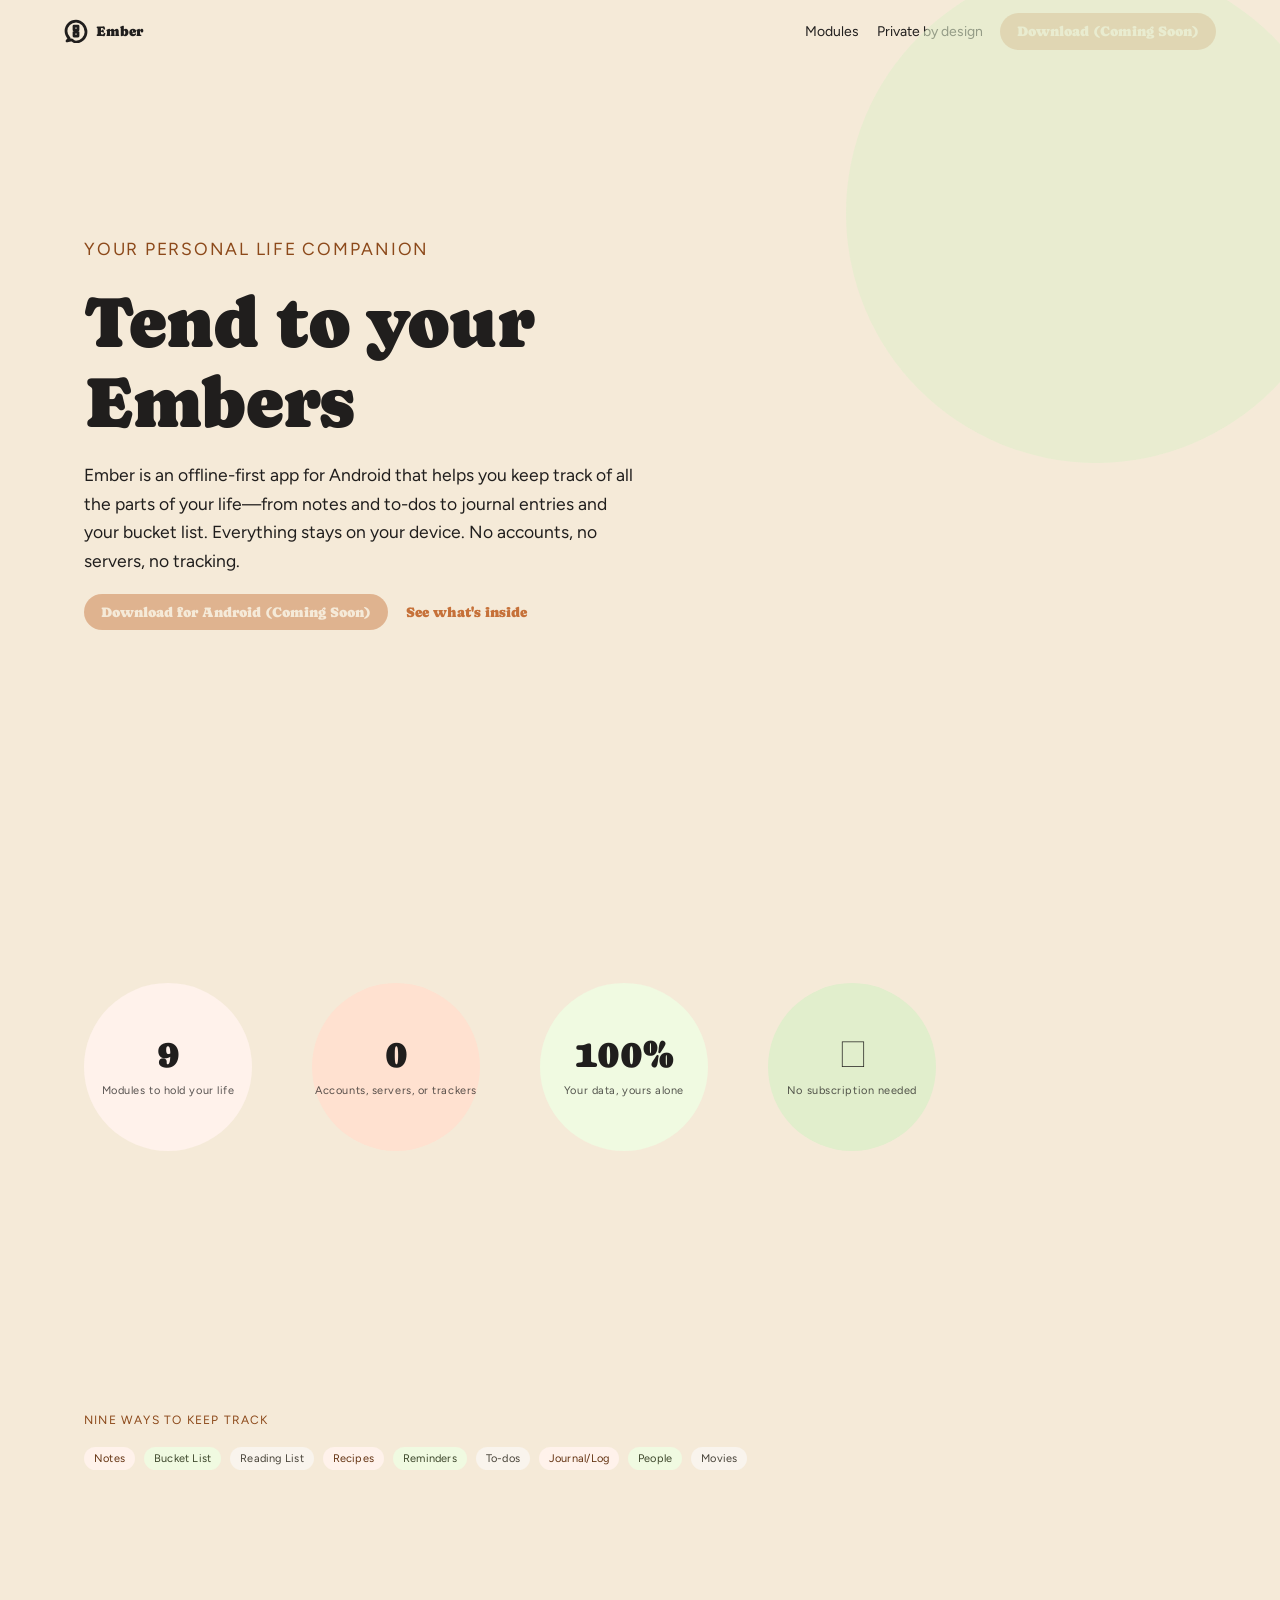
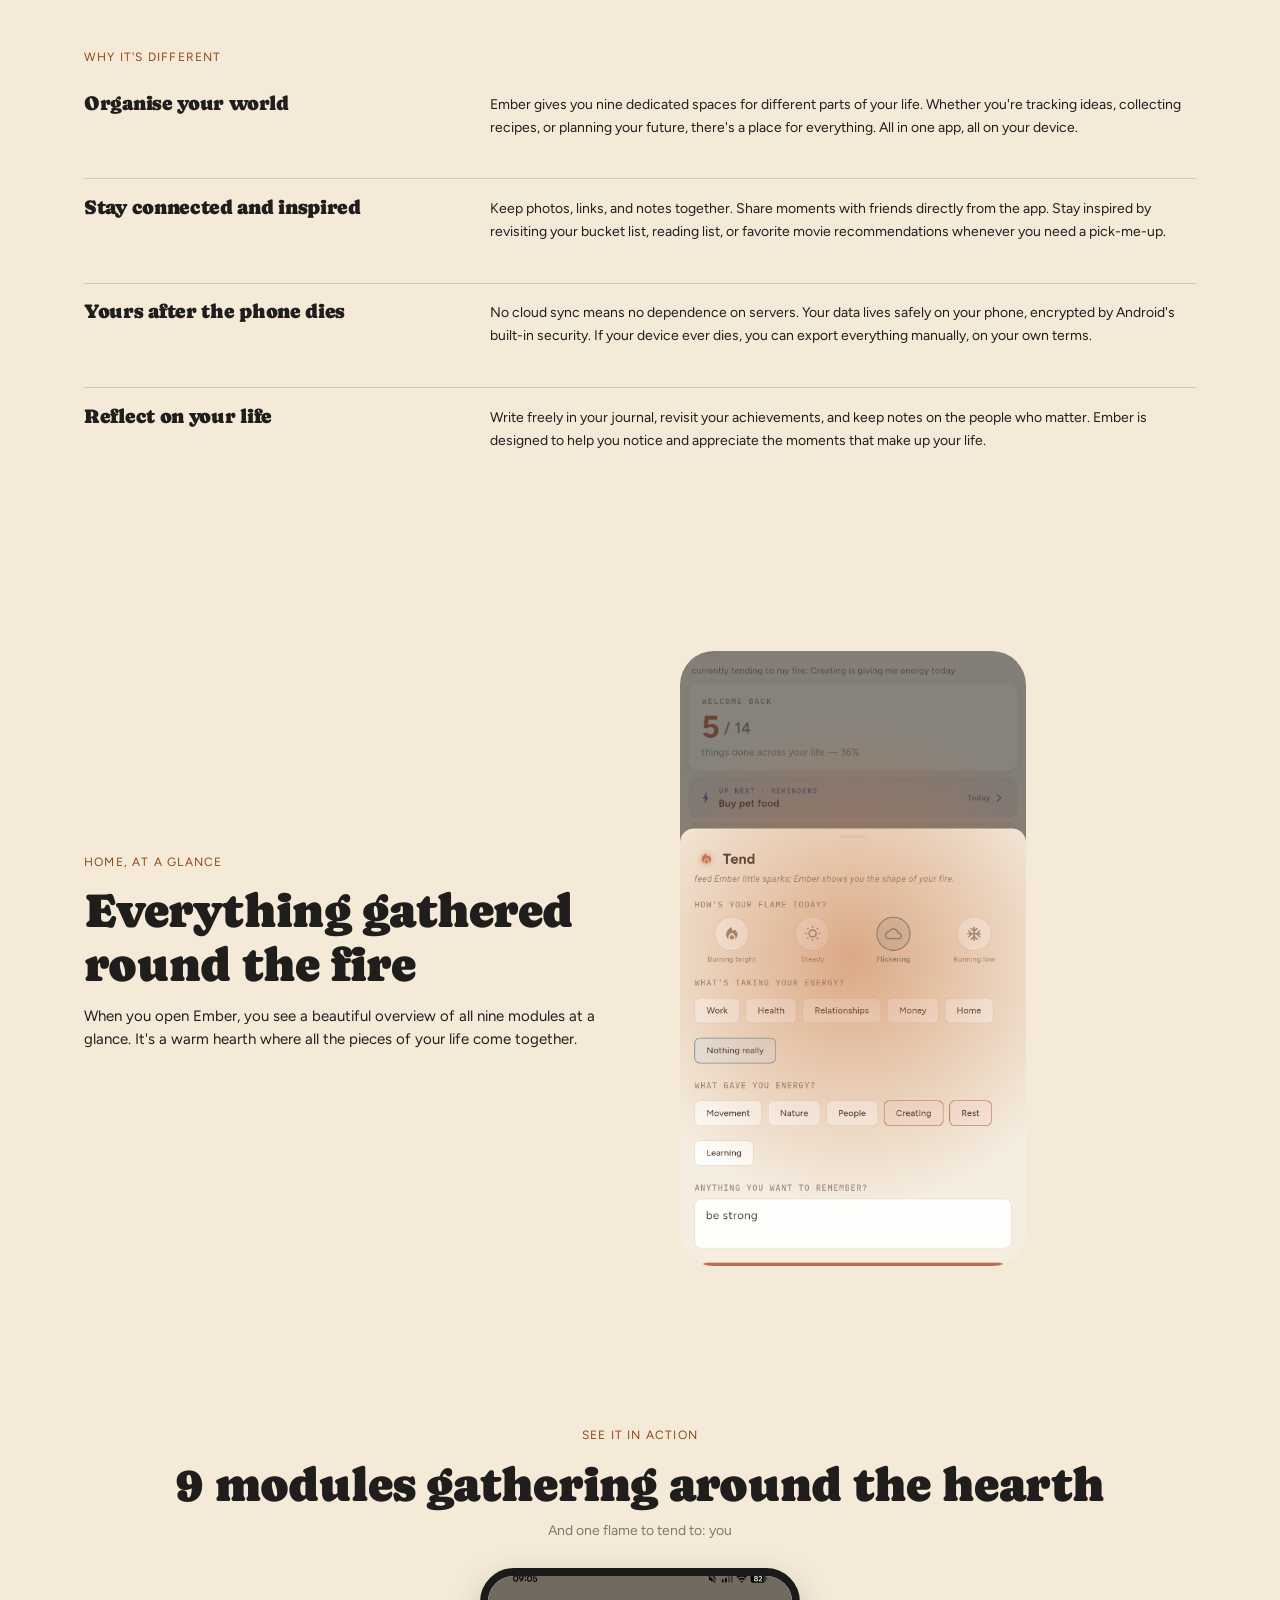
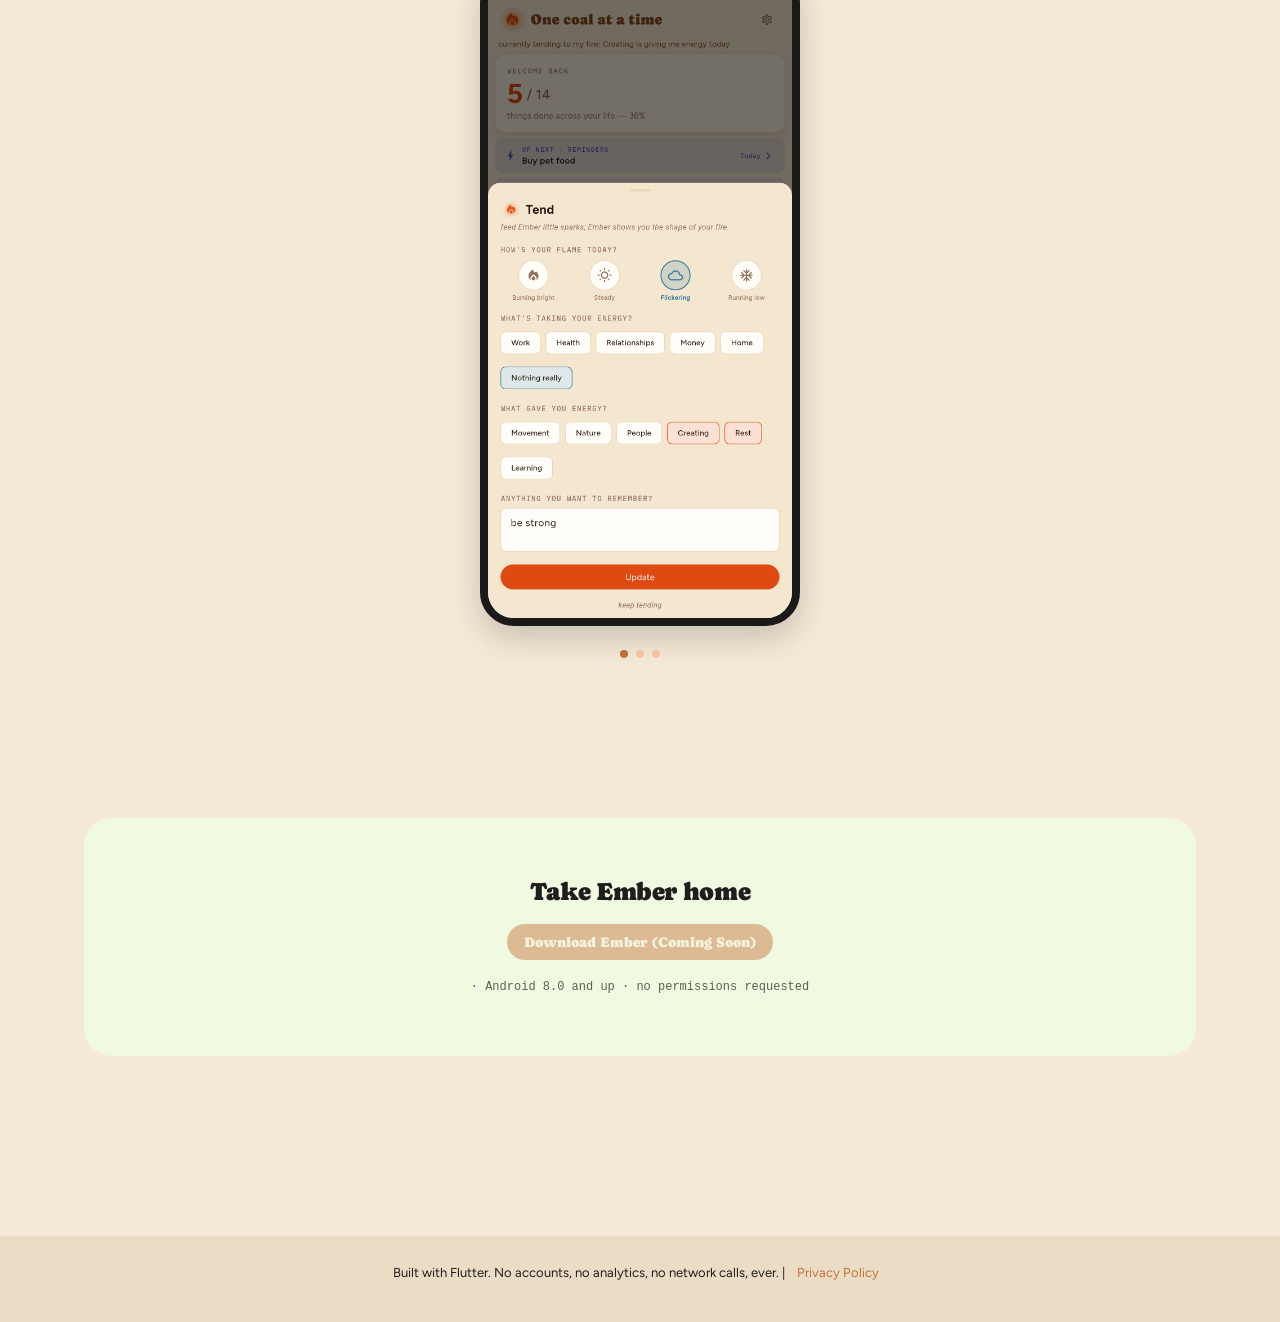
==== index.html @ 99c4d9f6 "Remove external links - disable download buttons and mailto link" ====
<!DOCTYPE html>
<html lang="en">
<head>
  <meta charset="UTF-8">
  <meta name="viewport" content="width=device-width, initial-scale=1.0">
  <meta name="description" content="Ember — your personal life companion. An offline-first Android app with no accounts, no analytics, no tracking.">
  <title>Ember — Your Personal Life Companion</title>
  <link rel="stylesheet" href="css/styles.css">
  <style>
    .hero-container {
      position: relative;
      display: flex;
      flex-direction: column;
      justify-content: center;
      min-height: 60vh;
    }

    .hero-decoration {
      position: absolute;
      width: 500px;
      height: 500px;
      background: var(--color-accent-2-200);
      border-radius: 50%;
      top: -200px;
      right: -150px;
      opacity: 0.6;
      z-index: 0;
    }

    .hero-content {
      position: relative;
      z-index: 1;
      max-width: 56ch;
    }

    .hero-content h1 {
      margin-bottom: var(--space-4);
    }

    .hero-content p {
      font-size: 17.5px;
      line-height: 1.65;
      margin-bottom: var(--space-4);
    }

    .hero-buttons {
      display: flex;
      gap: var(--space-3);
      flex-wrap: wrap;
    }

    .stats-row {
      display: flex;
      justify-content: flex-start;
      gap: clamp(20px, 5vw, 60px);
      flex-wrap: wrap;
      margin: clamp(60px, 12vw, 100px) 0;
    }

    .modules-row {
      display: flex;
      flex-wrap: wrap;
      gap: var(--space-2);
      margin: var(--space-4) 0;
    }

    .features-grid {
      display: grid;
      gap: var(--space-6);
      margin: var(--space-6) 0;
    }

    .feature-row {
      display: grid;
      grid-template-columns: 380px 1fr;
      gap: var(--space-6);
      padding-top: var(--space-4);
      border-top: 1px solid var(--color-divider);
    }

    .feature-row:first-child {
      border-top: none;
      padding-top: 0;
    }

    .feature-title {
      font-size: 20px;
      font-family: var(--font-heading);
      margin-bottom: var(--space-2);
    }

    .feature-body {
      font-size: 14px;
      line-height: 1.65;
    }

    .two-column {
      display: grid;
      grid-template-columns: 1fr 1fr;
      gap: clamp(40px, 8vw, 80px);
      align-items: center;
    }

    .two-column-left {
      display: flex;
      flex-direction: column;
      justify-content: center;
    }

    .two-column-left h2 {
      margin-bottom: var(--space-3);
    }

    .two-column-left > p {
      max-width: 56ch;
    }

    .see-inside-container {
      text-align: center;
    }

    @media (max-width: 768px) {
      .feature-row {
        grid-template-columns: 1fr;
      }

      .two-column {
        grid-template-columns: 1fr;
      }

      .hero-decoration {
        width: 300px;
        height: 300px;
        top: -100px;
        right: -50px;
      }
    }
  </style>
</head>
<body>
  <!-- Navigation -->
  <nav class="nav">
    <a href="/" class="nav-brand">
      <svg width="24" height="24" viewBox="0 0 24 24" fill="none" stroke="currentColor" stroke-width="2.75" stroke-linecap="round" stroke-linejoin="round">
        <path d="M12 2C6.48 2 2 6.48 2 12c0 2.84 1.22 5.39 3.16 7.16L3 22l4.84-1.16C9.61 22.78 10.74 23 12 23c5.52 0 10-4.48 10-10S17.52 2 12 2m-2 15h4v-4h-4v4m0-6h4V7h-4v4z"/>
      </svg>
      Ember
    </a>
    <a href="#modules">Modules</a>
    <a href="privacy.html">Private by design</a>
    <button class="btn btn-primary" disabled>Download (Coming Soon)</button>
  </nav>

  <main>
    <!-- Hero Section -->
    <section class="section-hero">
      <div class="container">
        <div class="hero-container">
          <div class="hero-decoration"></div>
          <div class="hero-content">
            <p class="eyebrow">Your Personal Life Companion</p>
            <h1>Tend to your Embers</h1>
            <p>Ember is an offline-first app for Android that helps you keep track of all the parts of your life—from notes and to-dos to journal entries and your bucket list. Everything stays on your device. No accounts, no servers, no tracking.</p>
            <div class="hero-buttons">
              <button class="btn btn-primary" disabled>Download for Android (Coming Soon)</button>
              <button class="btn btn-ghost" onclick="document.getElementById('modules').scrollIntoView({behavior:'smooth'})">See what's inside</button>
            </div>
          </div>
        </div>
      </div>
    </section>

    <!-- Stats Strip -->
    <section class="section">
      <div class="container">
        <div class="stats-row">
          <div class="stat-coin stat-1">
            <div class="stat-number">9</div>
            <div class="stat-label">Modules to hold your life</div>
          </div>
          <div class="stat-coin stat-2">
            <div class="stat-number">0</div>
            <div class="stat-label">Accounts, servers, or trackers</div>
          </div>
          <div class="stat-coin stat-3">
            <div class="stat-number">100%</div>
            <div class="stat-label">Your data, yours alone</div>
          </div>
          <div class="stat-coin stat-4">
            <div class="stat-number">∞</div>
            <div class="stat-label">No subscription needed</div>
          </div>
        </div>
      </div>
    </section>

    <!-- Modules Section -->
    <section class="section" id="modules">
      <div class="container">
        <p class="eyebrow">Nine ways to keep track</p>
        <div class="modules-row">
          <span class="tag tag-accent">Notes</span>
          <span class="tag tag-accent-2">Bucket List</span>
          <span class="tag tag-neutral">Reading List</span>
          <span class="tag tag-accent">Recipes</span>
          <span class="tag tag-accent-2">Reminders</span>
          <span class="tag tag-neutral">To-dos</span>
          <span class="tag tag-accent">Journal/Log</span>
          <span class="tag tag-accent-2">People</span>
          <span class="tag tag-neutral">Movies</span>
        </div>
      </div>
    </section>

    <!-- Why It's Different -->
    <section class="section">
      <div class="container">
        <p class="eyebrow">Why it's different</p>
        <div class="features-grid">
          <div class="feature-row">
            <div>
              <h3 class="feature-title">Organise your world</h3>
            </div>
            <p class="feature-body">Ember gives you nine dedicated spaces for different parts of your life. Whether you're tracking ideas, collecting recipes, or planning your future, there's a place for everything. All in one app, all on your device.</p>
          </div>
          <div class="feature-row">
            <div>
              <h3 class="feature-title">Stay connected and inspired</h3>
            </div>
            <p class="feature-body">Keep photos, links, and notes together. Share moments with friends directly from the app. Stay inspired by revisiting your bucket list, reading list, or favorite movie recommendations whenever you need a pick-me-up.</p>
          </div>
          <div class="feature-row">
            <div>
              <h3 class="feature-title">Yours after the phone dies</h3>
            </div>
            <p class="feature-body">No cloud sync means no dependence on servers. Your data lives safely on your phone, encrypted by Android's built-in security. If your device ever dies, you can export everything manually, on your own terms.</p>
          </div>
          <div class="feature-row">
            <div>
              <h3 class="feature-title">Reflect on your life</h3>
            </div>
            <p class="feature-body">Write freely in your journal, revisit your achievements, and keep notes on the people who matter. Ember is designed to help you notice and appreciate the moments that make up your life.</p>
          </div>
        </div>
      </div>
    </section>

    <!-- Home at a Glance -->
    <section class="section">
      <div class="container">
        <div class="two-column">
          <div class="two-column-left">
            <p class="eyebrow">Home, at a glance</p>
            <h2>Everything gathered round the fire</h2>
            <p>When you open Ember, you see a beautiful overview of all nine modules at a glance. It's a warm hearth where all the pieces of your life come together.</p>
          </div>
          <div>
            <div class="image-frame">
              <img src="assets/images/Screenshot_20260718-090525.png" alt="Ember home screen showing all modules" class="washed">
              <div class="pulse-overlay"></div>
            </div>
          </div>
        </div>
      </div>
    </section>

    <!-- See It in Action -->
    <section class="section see-inside-container">
      <div class="container">
        <p class="eyebrow">See it in action</p>
        <h2>9 modules gathering around the hearth</h2>
        <p class="text-muted" style="margin-bottom: var(--space-6); font-size: 14px;">And one flame to tend to: you</p>

        <div class="carousel-container">
          <div class="phone-frame">
            <div class="carousel-slide active">
              <img src="assets/images/Screenshot_20260718-090525.png" alt="Home screen">
            </div>
            <div class="carousel-slide">
              <img src="assets/images/Screenshot_20260718-091100.png" alt="People module">
            </div>
            <div class="carousel-slide">
              <img src="assets/images/Screenshot_20260718-091127-cf4278f6.png" alt="Another module view">
            </div>
          </div>
        </div>

        <div class="carousel-dots">
          <div class="dot active" onclick="showSlide(0)"></div>
          <div class="dot" onclick="showSlide(1)"></div>
          <div class="dot" onclick="showSlide(2)"></div>
        </div>
      </div>
    </section>

    <!-- Download CTA Band -->
    <section class="section" id="download">
      <div class="container">
        <div class="download-band">
          <h3>Take Ember home</h3>
          <button class="btn btn-primary" disabled>Download Ember (Coming Soon)</button>
          <div class="disclaimer">· Android 8.0 and up · no permissions requested</div>
        </div>
      </div>
    </section>
  </main>

  <!-- Footer -->
  <footer>
    <p>Built with Flutter. No accounts, no analytics, no network calls, ever. | <a href="privacy.html">Privacy Policy</a></p>
  </footer>

  <script>
    let currentSlide = 0;
    const slides = document.querySelectorAll('.carousel-slide');
    const dots = document.querySelectorAll('.dot');

    function showSlide(index) {
      currentSlide = index;
      slides.forEach((slide, i) => {
        slide.classList.remove('active');
        dots[i].classList.remove('active');
      });
      slides[currentSlide].classList.add('active');
      dots[currentSlide].classList.add('active');
    }

    // Auto-advance carousel every 4 seconds
    setInterval(() => {
      currentSlide = (currentSlide + 1) % slides.length;
      showSlide(currentSlide);
    }, 4000);
  </script>
</body>
</html>
---- css/styles.css ----
/* Organic — design-system tokens and component classes */
@import url('https://fonts.googleapis.com/css2?family=Caprasimo:wght@400&family=Figtree:wght@400;600;700&display=swap');

:root {
  --color-bg: #f5ead8;
  --color-surface: #ebddc5;
  --color-text: #201e1d;
  --color-accent: #c67139;
  --color-accent-2: #7a8a5e;
  --color-divider: color-mix(in srgb, #201e1d 16%, transparent);

  --color-neutral-100: #f9f4ed;
  --color-neutral-200: #eee7db;
  --color-neutral-300: #dcd3c4;
  --color-neutral-400: #c0b6a5;
  --color-neutral-500: #a19786;
  --color-neutral-600: #82796a;
  --color-neutral-700: #645c50;
  --color-neutral-800: #474238;
  --color-neutral-900: #2e2b25;

  --color-accent-100: #fff2eb;
  --color-accent-200: #ffe1d0;
  --color-accent-300: #ffc6a5;
  --color-accent-400: #f6a06b;
  --color-accent-500: #d67f48;
  --color-accent-600: #b2622d;
  --color-accent-700: #8c491a;
  --color-accent-800: #643312;
  --color-accent-900: #402310;

  --color-accent-2-100: #f0fae1;
  --color-accent-2-200: #e1eecc;
  --color-accent-2-300: #ccdbb2;
  --color-accent-2-400: #aebf92;
  --color-accent-2-500: #8fa073;
  --color-accent-2-600: #728157;
  --color-accent-2-700: #56633f;
  --color-accent-2-800: #3d472b;
  --color-accent-2-900: #272e1b;

  --font-heading: "Caprasimo", system-ui, sans-serif;
  --font-heading-weight: 400;
  --font-body: "Figtree", system-ui, sans-serif;

  --space-1: 4.4px;
  --space-2: 8.8px;
  --space-3: 13.2px;
  --space-4: 17.6px;
  --space-6: 26.4px;
  --space-8: 35.2px;

  --radius-sm: 8px;
  --radius-md: 16px;
  --radius-lg: 28px;

  --shadow-sm: 0 1px 2px color-mix(in srgb, #2e2b25 14%, transparent);
  --shadow-md: 0 3px 10px color-mix(in srgb, #2e2b25 16%, transparent);
  --shadow-lg: 0 12px 32px color-mix(in srgb, #2e2b25 22%, transparent);
}

body {
  background: var(--color-bg);
  color: var(--color-text);
  font-family: var(--font-body);
}
h1, h2, h3, h4 { font-family: var(--font-heading); font-weight: var(--font-heading-weight); }

.washed { filter: saturate(0.6) contrast(0.85) brightness(1.1) opacity(0.94); }

*, *::before, *::after { box-sizing: border-box; }
body { margin: 0; font-size: 15px; line-height: 1.55; font-weight: 400; }
h1, h2, h3, h4, h5, h6 {
  font-family: var(--font-heading); font-weight: var(--font-heading-weight);
  line-height: 1.12; letter-spacing: -0.015em; margin: 0 0 var(--space-2);
}
h1 { font-size: clamp(40px, 6vw, 72px); }
h2 { font-size: clamp(28px, 5vw, 48px); }
h3 { font-size: 25px; }
h4 { font-size: 20px; }
h5 { font-size: 16px; }
h6 { font-size: 13px; letter-spacing: 0.08em; text-transform: uppercase; }
p { margin: 0 0 var(--space-3); }
a { color: var(--color-accent); text-underline-offset: 3px; text-decoration: none; }
a:hover { text-decoration: underline; }
img { display: block; max-width: 100%; }
figure { margin: 0; }
figcaption {
  font-size: 11px; margin-top: var(--space-1);
  color: color-mix(in srgb, var(--color-text) 55%, transparent);
}
.text-muted { color: color-mix(in srgb, var(--color-text) 55%, transparent); }
:focus { outline: none; }
:focus-visible { outline: 2px solid var(--color-accent); outline-offset: 2px; }
::selection { background: color-mix(in srgb, var(--color-accent) 30%, transparent); }

/* — rules — */
.hr {
  height: 1px; border: 0; margin: var(--space-4) 0;
  background: var(--color-divider);
}

/* — buttons — */
.btn {
  display: inline-flex; align-items: center; justify-content: center; gap: 6px;
  cursor: pointer; text-decoration: none;
  font-family: var(--font-heading); font-weight: var(--font-heading-weight);
  font-size: 14px; line-height: 1.2; color: var(--color-text);
  background: transparent; border: 1px solid transparent;
  padding: var(--space-2) calc(var(--space-3) * 1.2);
  border-radius: 999px;
}
.btn svg { display: block; }
.btn:disabled { opacity: 0.45; cursor: not-allowed; }
.btn-primary { background: var(--color-accent); color: var(--color-bg); }
.btn-primary:hover { background: var(--color-accent-600); }
.btn-primary:active { background: var(--color-accent-700); }
.btn-secondary { border-color: var(--color-divider); }
.btn-secondary:hover { background: color-mix(in srgb, var(--color-text) 7%, transparent); }
.btn-secondary:active { background: color-mix(in srgb, var(--color-text) 14%, transparent); }
.btn-ghost { color: var(--color-accent); padding-inline: var(--space-1); }
.btn-ghost:hover { background: color-mix(in srgb, var(--color-accent) 10%, transparent); }
.btn-ghost:active { background: color-mix(in srgb, var(--color-accent) 18%, transparent); }
.btn-icon { width: 36px; height: 36px; padding: 0; }
.btn-block { width: 100%; margin-top: var(--space-2); }

/* — tags — */
.tag {
  display: inline-flex; align-items: center; font-size: 11px;
  letter-spacing: 0.02em; padding: 3px 10px;
  border-radius: 999px;
}
.tag-accent { background: var(--color-accent-100); color: var(--color-accent-800); }
.tag-accent-2 { background: var(--color-accent-2-100); color: var(--color-accent-2-800); }
.tag-neutral { background: var(--color-neutral-100); color: var(--color-neutral-800); }

/* — navigation — */
.nav {
  display: flex; align-items: center; gap: var(--space-4);
  padding: var(--space-3) clamp(20px, 5vw, 64px);
  border-bottom: none;
}
.nav-brand {
  font-family: var(--font-heading); font-weight: var(--font-heading-weight);
  font-size: 18px; margin-right: auto; display: flex; align-items: center; gap: 8px;
  color: var(--color-text); text-decoration: none;
}
.nav-brand:hover { color: var(--color-accent); }
.nav a { color: inherit; text-decoration: none; font-size: 14px; }
.nav a:hover, .nav a[aria-current='page'] { color: var(--color-accent); }

/* — container — */
.container {
  max-width: 1240px;
  margin: 0 auto;
  padding: 0 clamp(20px, 5vw, 64px);
}

/* — sections — */
.section {
  padding: clamp(40px, 8vw, 80px) 0;
}

.section-hero {
  position: relative;
  padding: clamp(60px, 12vw, 100px) 0;
}

.eyebrow {
  font-size: 12px;
  letter-spacing: 0.1em;
  text-transform: uppercase;
  color: var(--color-accent-700);
  margin-bottom: var(--space-3);
}

/* — cards — */
.card {
  display: flex; flex-direction: column; gap: var(--space-2);
  padding: var(--space-3); border-radius: var(--radius-lg);
  background: var(--color-surface);
}

/* — stats coins — */
.stat-coin {
  width: 168px;
  height: 168px;
  border-radius: 50%;
  display: flex;
  flex-direction: column;
  align-items: center;
  justify-content: center;
  text-align: center;
  gap: var(--space-2);
}

.stat-coin.stat-1 { background: var(--color-accent-100); }
.stat-coin.stat-2 { background: var(--color-accent-200); }
.stat-coin.stat-3 { background: var(--color-accent-2-100); }
.stat-coin.stat-4 { background: var(--color-accent-2-200); }

.stat-number {
  font-family: var(--font-heading);
  font-size: clamp(28px, 3vw, 40px);
  line-height: 1;
}

.stat-label {
  font-size: 11px;
  letter-spacing: 0.05em;
  color: var(--color-text);
  opacity: 0.75;
}

/* — carousel — */
.carousel-container {
  position: relative;
  width: 320px;
  aspect-ratio: 9 / 18.5;
  margin: 0 auto;
}

.phone-frame {
  width: 100%;
  height: 100%;
  border-radius: 34px;
  border: 8px solid #1a1a1a;
  overflow: hidden;
  box-shadow: var(--shadow-lg);
  position: relative;
}

.carousel-slide {
  position: absolute;
  inset: 0;
  opacity: 0;
  transition: opacity 0.5s ease-in-out;
}

.carousel-slide.active {
  opacity: 1;
}

.carousel-slide img {
  width: 100%;
  height: 100%;
  object-fit: cover;
}

.carousel-dots {
  display: flex;
  justify-content: center;
  gap: 8px;
  margin-top: 24px;
}

.dot {
  width: 8px;
  height: 8px;
  border-radius: 50%;
  background: var(--color-accent-300);
  cursor: pointer;
  transition: background 0.3s;
}

.dot.active {
  background: var(--color-accent);
}

/* — home at a glance — */
.image-frame {
  position: relative;
  border-radius: 34px;
  overflow: hidden;
  aspect-ratio: 9 / 16;
  width: 67%;
}

.image-frame img {
  width: 100%;
  height: 100%;
  object-fit: cover;
  object-position: left center;
}

.pulse-overlay {
  position: absolute;
  inset: 0;
  background: radial-gradient(circle at center, rgba(198, 113, 57, 0.55) 0%, rgba(198, 113, 57, 0) 70%);
  animation: emberGrow 3.5s ease-out infinite;
}

@keyframes emberGrow {
  0% {
    transform: scale(0.6);
    opacity: 0.55;
  }
  100% {
    transform: scale(1.6);
    opacity: 0;
  }
}

@media (prefers-reduced-motion: reduce) {
  .pulse-overlay, .carousel-slide { animation: none; transition: none; }
}

/* — quote — */
.quote-section {
  text-align: center;
  padding: var(--space-4) 0;
}

.quote {
  font-size: clamp(18px, 4vw, 28px);
  line-height: 1.6;
  margin: 0 0 var(--space-3);
  max-width: 56ch;
  margin-left: auto;
  margin-right: auto;
}

/* — download band — */
.download-band {
  background: var(--color-accent-2-100);
  border-radius: var(--radius-lg);
  padding: clamp(40px, 8vw, 60px);
  text-align: center;
}

.download-band h3 {
  margin-bottom: var(--space-4);
}

.download-band .btn-block {
  margin-top: var(--space-3);
}

.disclaimer {
  font-family: monospace;
  font-size: 12px;
  margin-top: var(--space-4);
  color: var(--color-text);
  opacity: 0.7;
}

/* — footer — */
footer {
  background: var(--color-surface);
  padding: var(--space-6) clamp(20px, 5vw, 64px);
  text-align: center;
  font-size: 13px;
  margin-top: clamp(60px, 12vw, 100px);
}

footer a {
  color: var(--color-accent);
  margin: 0 var(--space-2);
}

/* — responsive — */
@media (max-width: 768px) {
  .nav {
    flex-wrap: wrap;
    gap: var(--space-2);
  }

  .nav a {
    font-size: 13px;
  }

  .stats-row {
    flex-wrap: wrap;
    justify-content: center;
  }

  .two-column {
    flex-direction: column;
  }

  .image-frame {
    width: 100%;
    aspect-ratio: 3 / 4;
  }

  .quote {
    font-size: 18px;
  }
}

/* — utility — */
.text-center { text-align: center; }
.mt-4 { margin-top: var(--space-4); }
.mb-4 { margin-bottom: var(--space-4); }
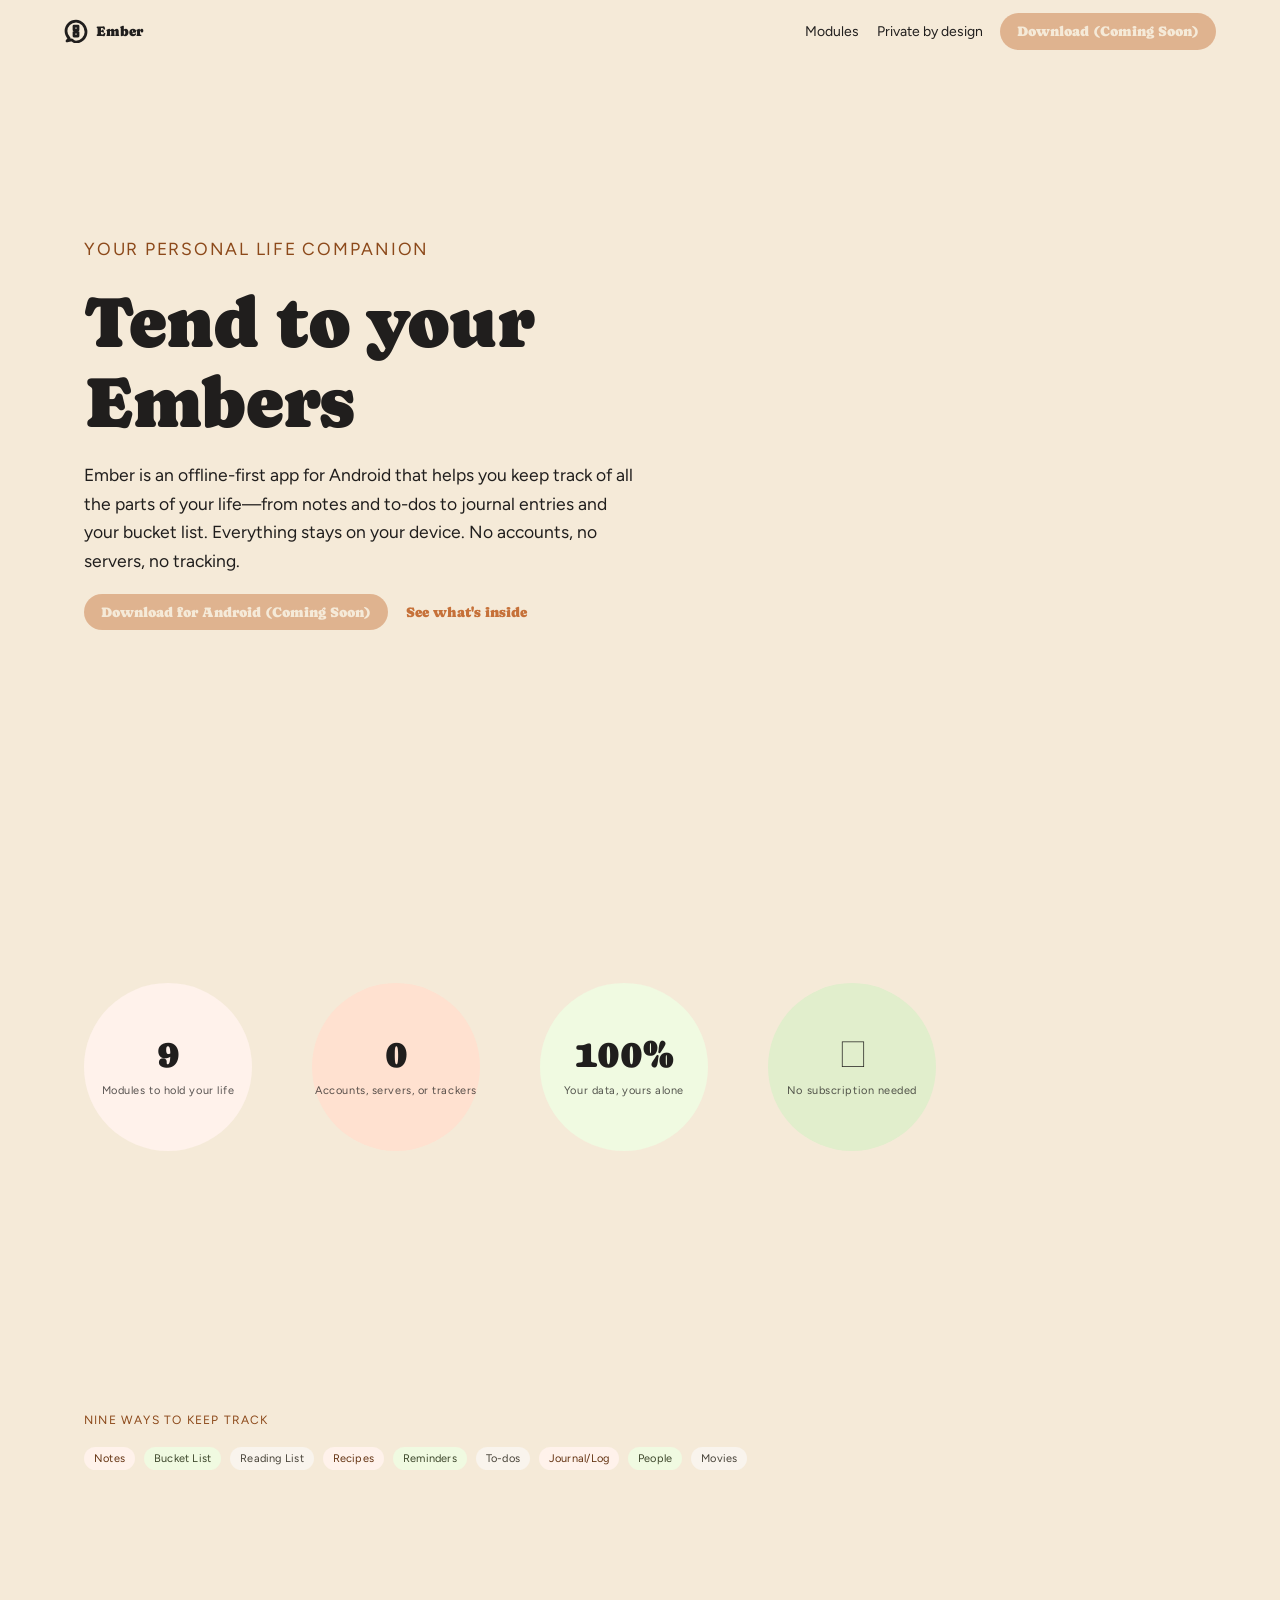
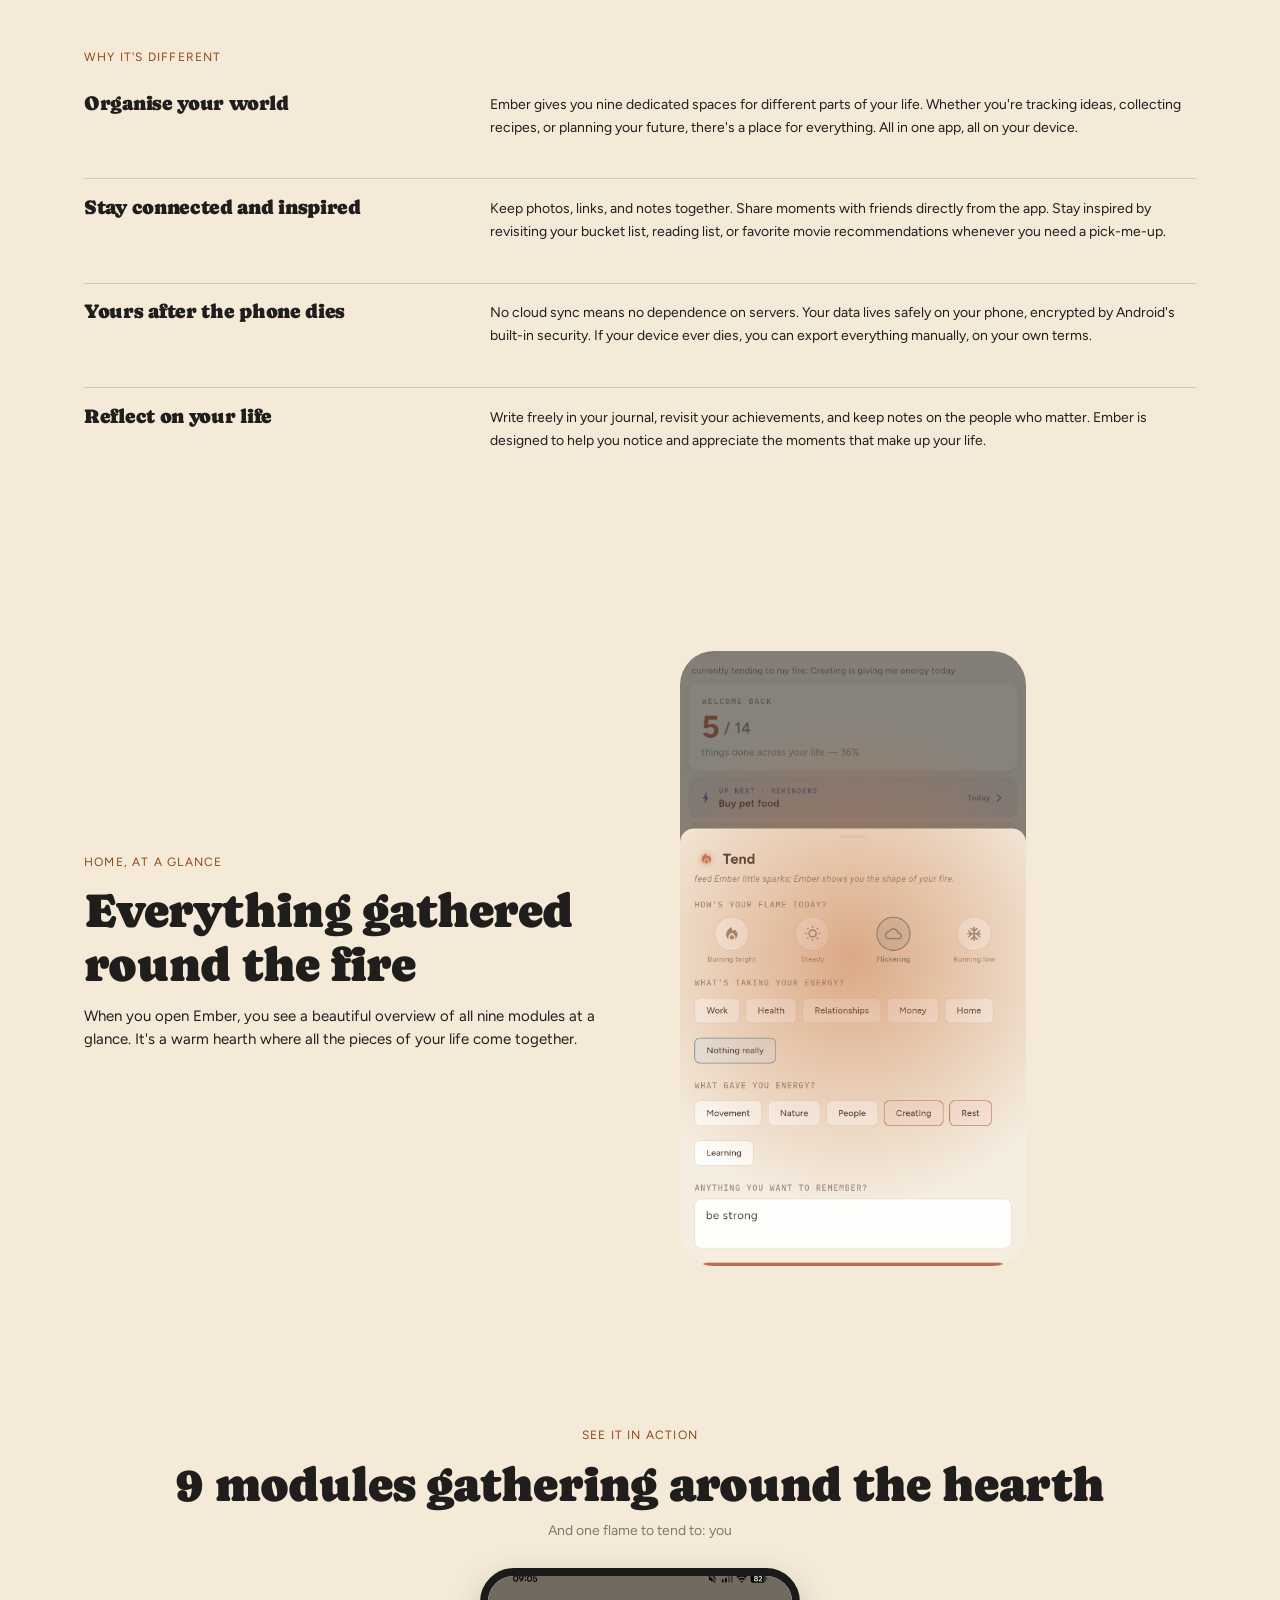
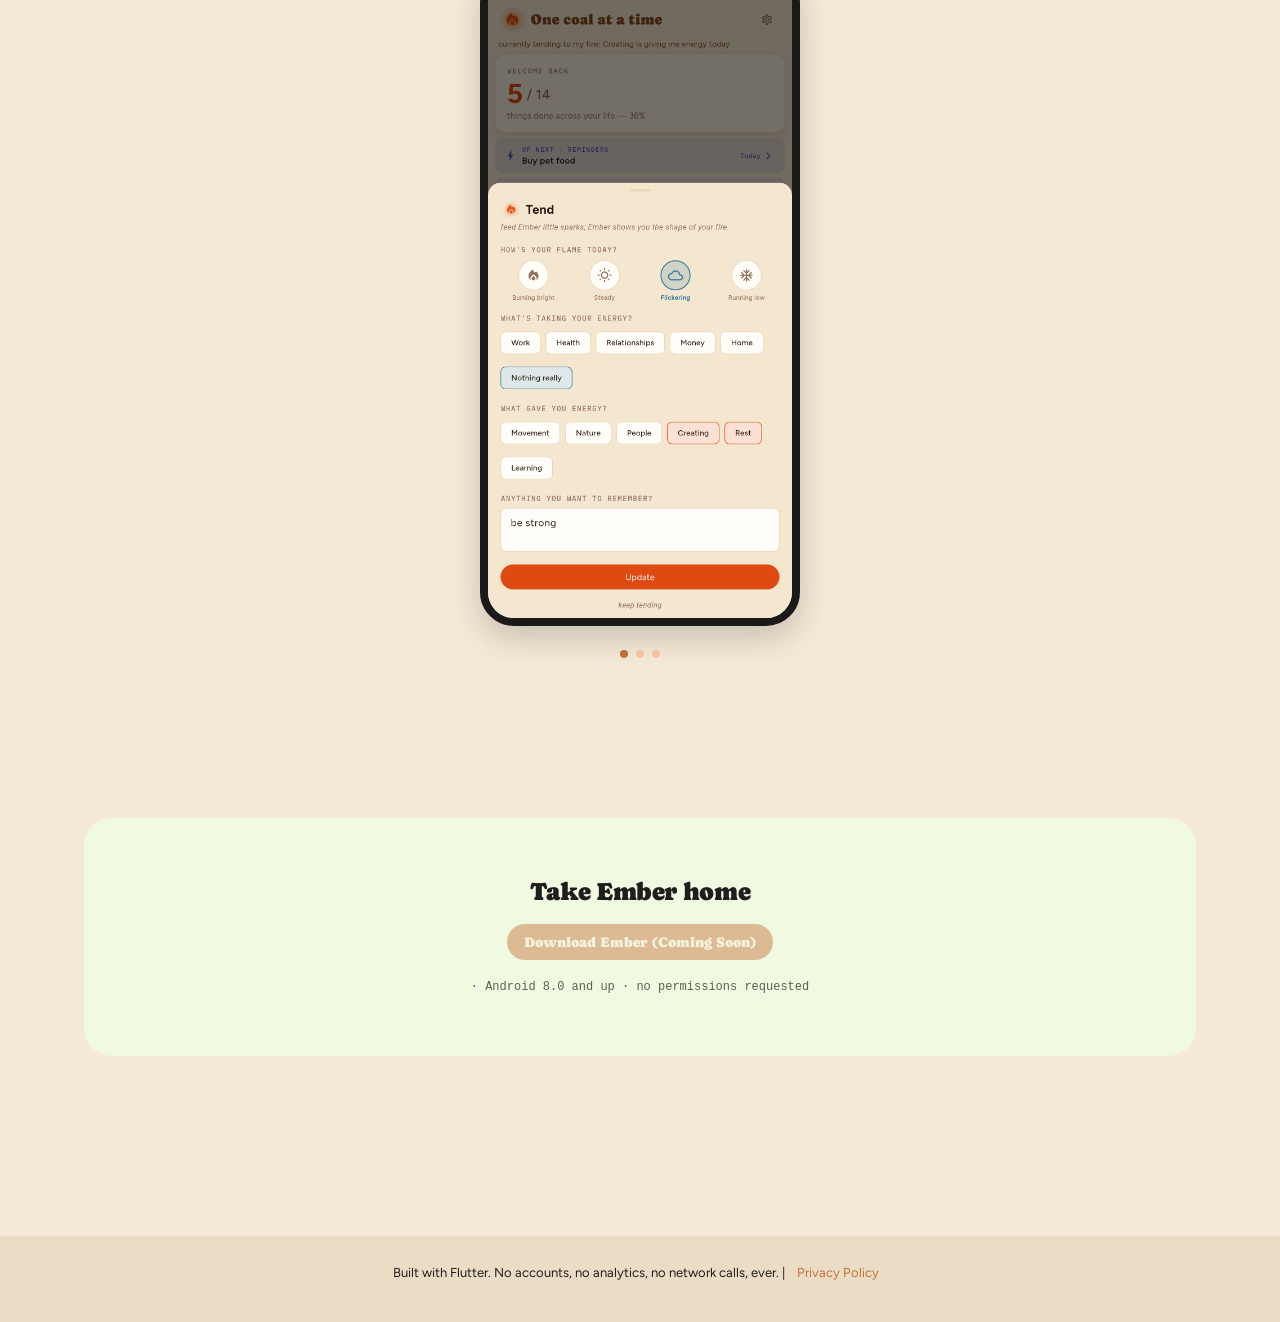
==== commit df1c8494: "Remove decorative green circle from hero section" ====
--- a/index.html
+++ b/index.html
@@ -16,15 +16,7 @@
     }
 
     .hero-decoration {
-      position: absolute;
-      width: 500px;
-      height: 500px;
-      background: var(--color-accent-2-200);
-      border-radius: 50%;
-      top: -200px;
-      right: -150px;
-      opacity: 0.6;
-      z-index: 0;
+      display: none;
     }
 
     .hero-content {
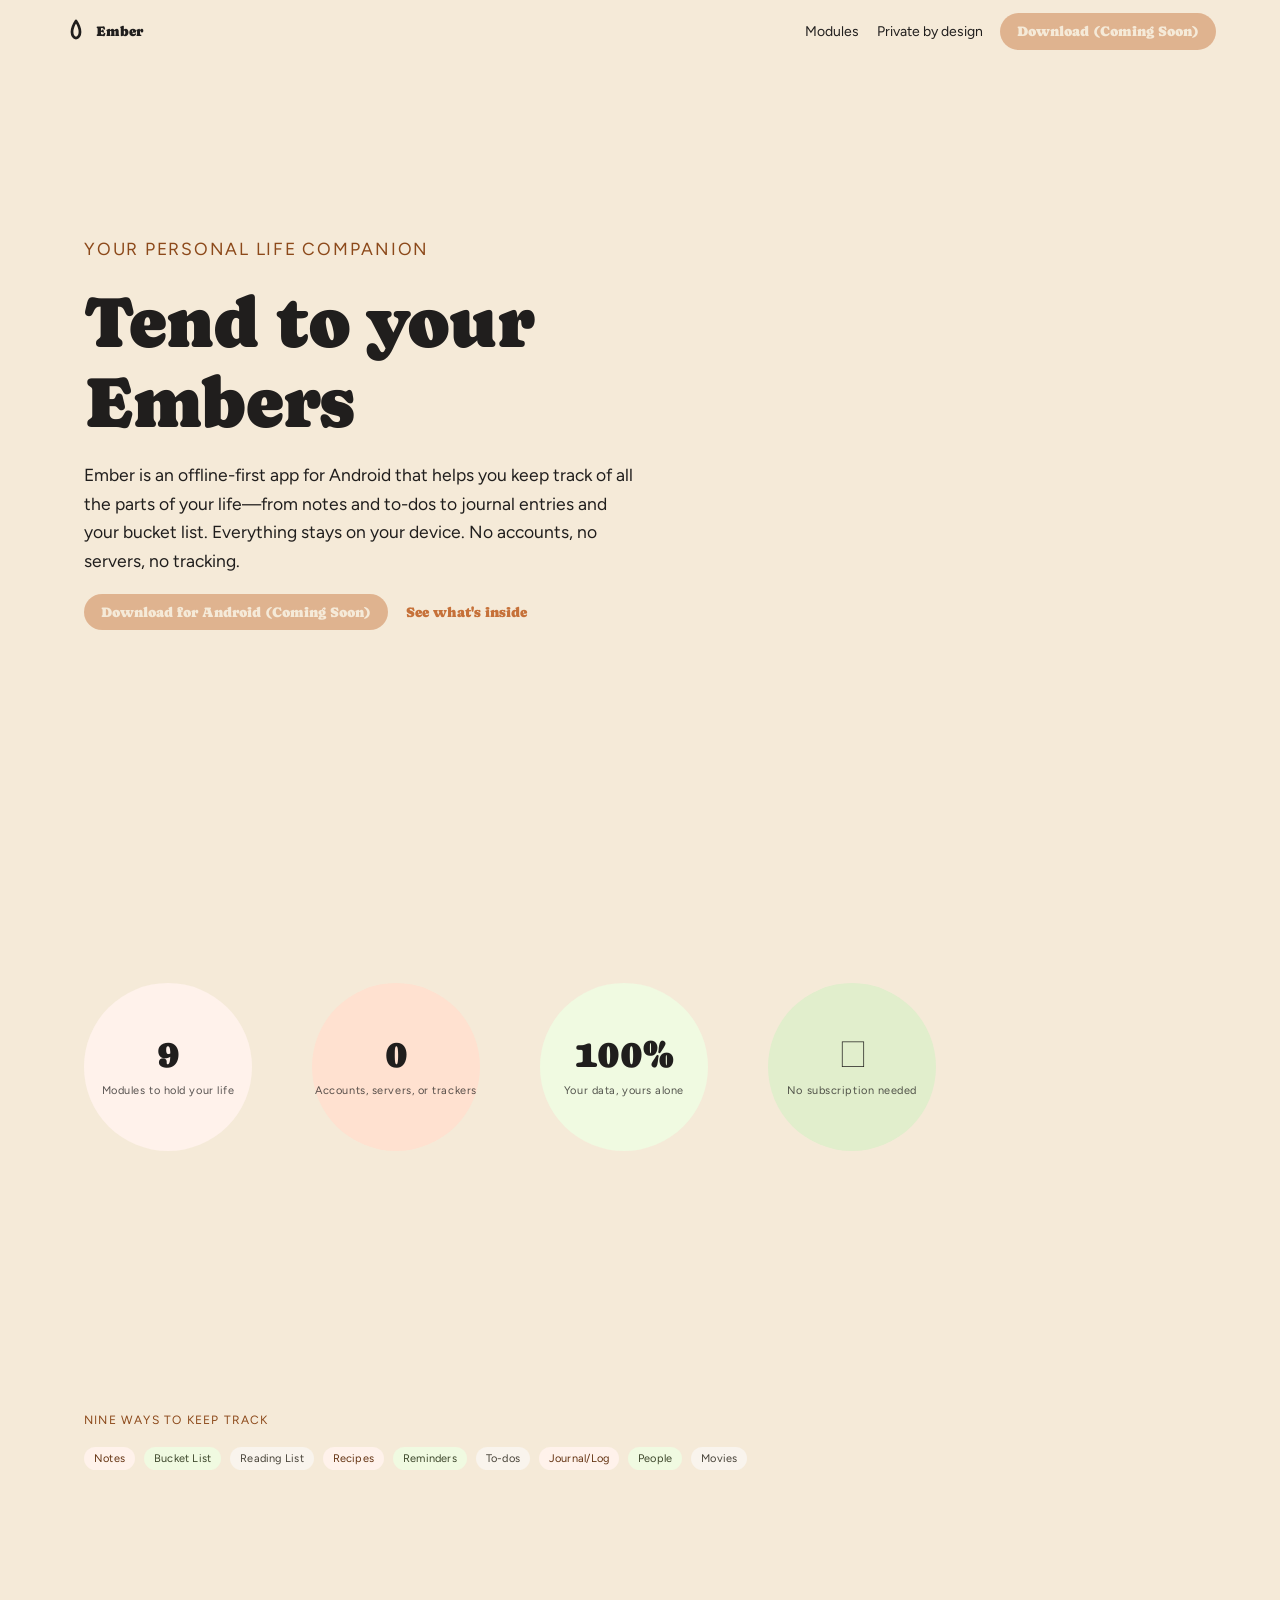
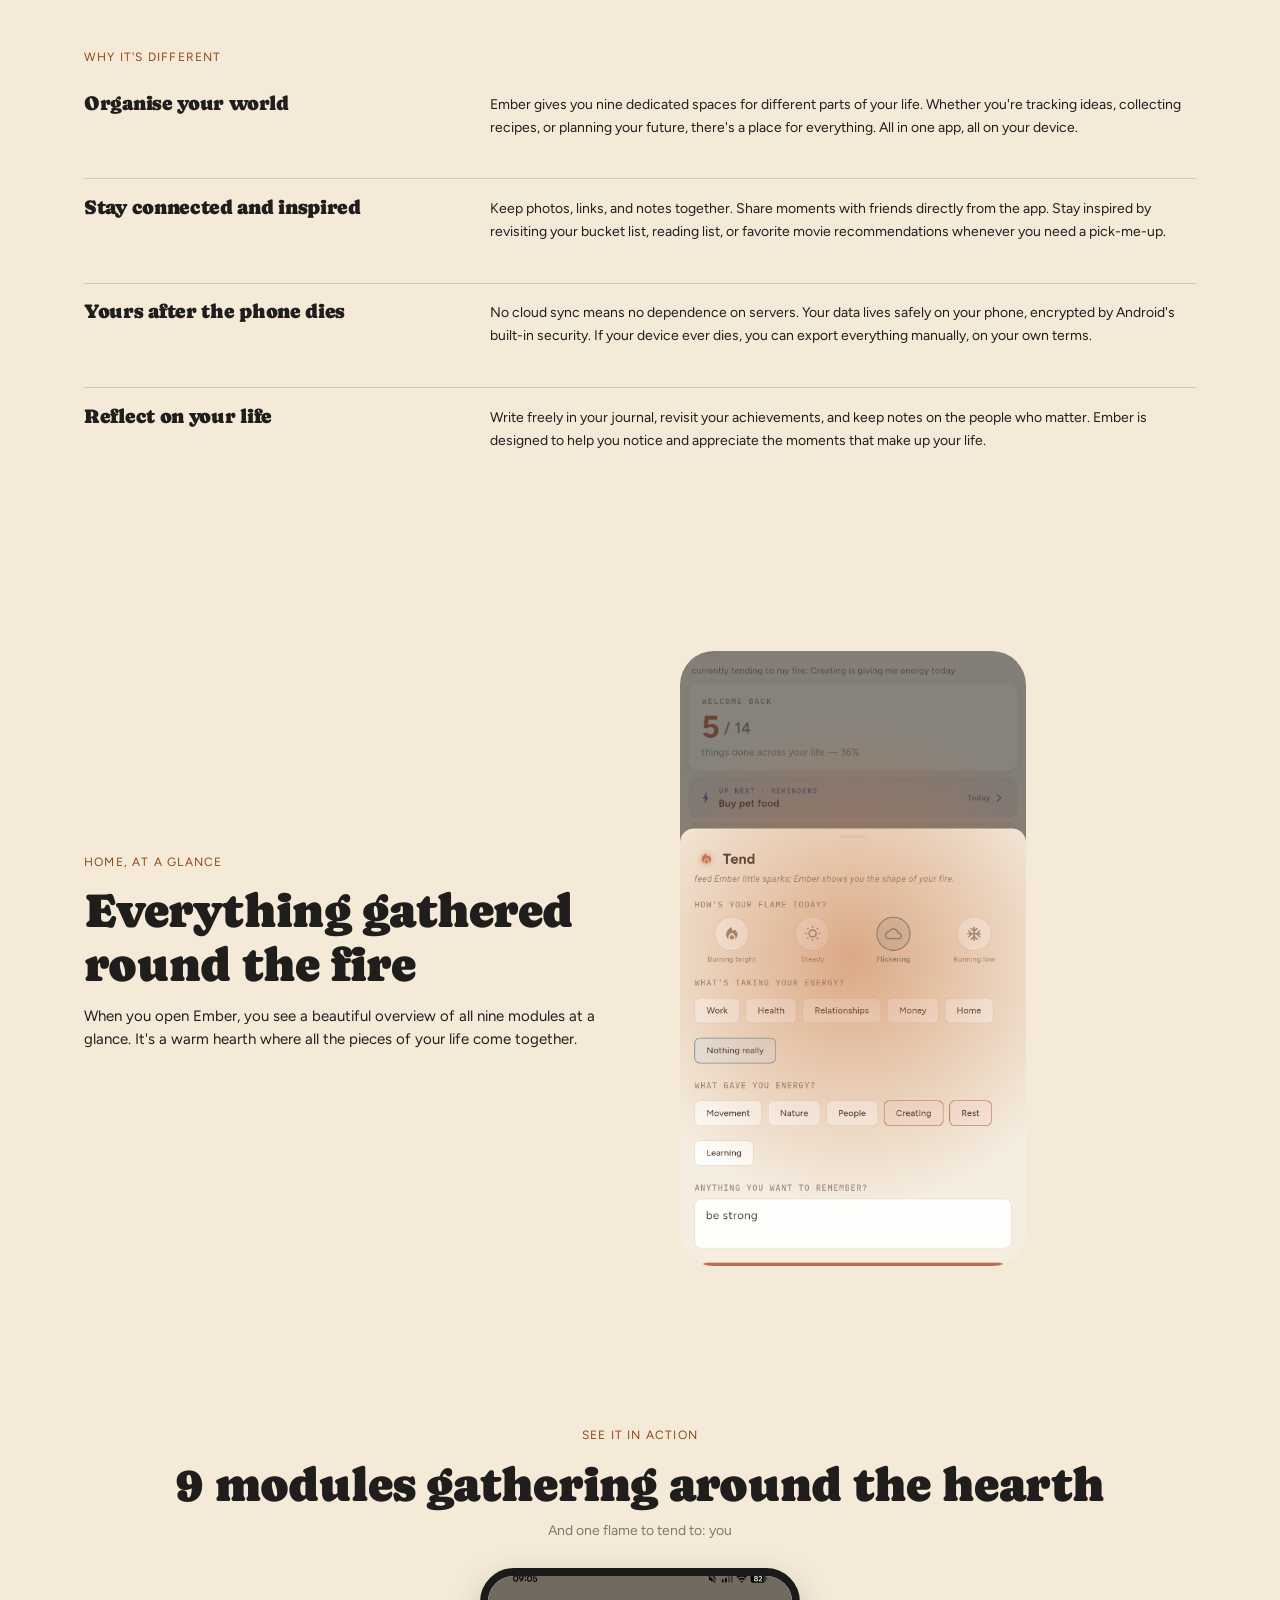
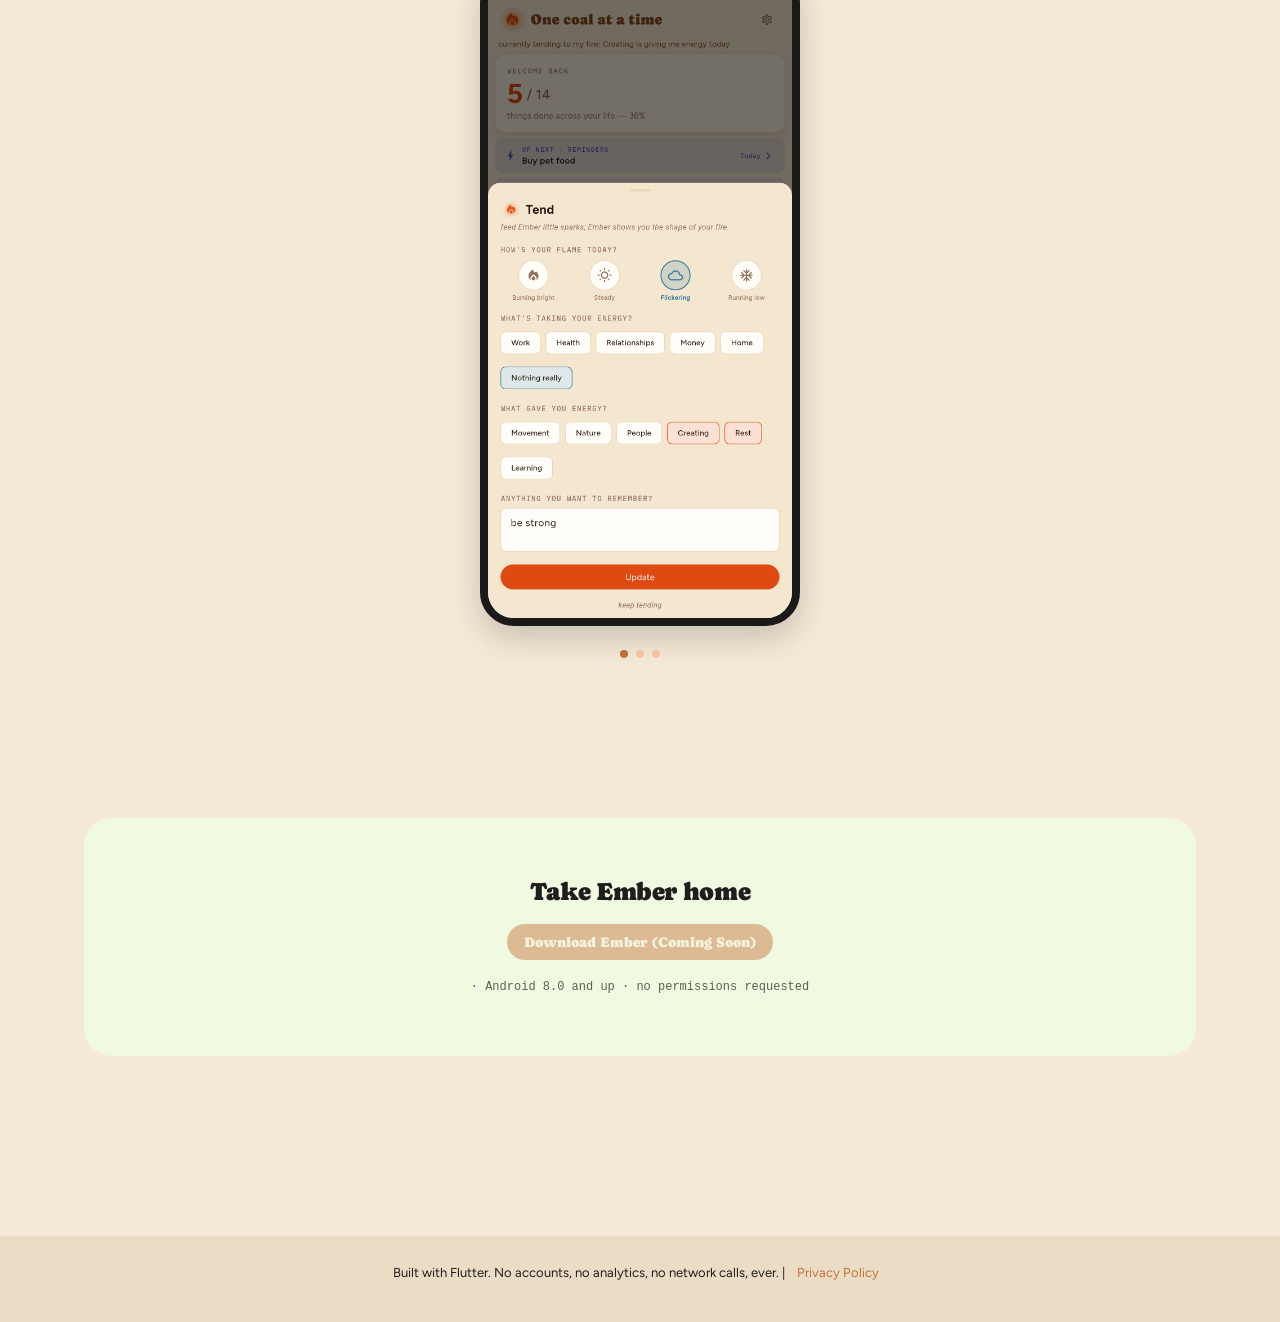
==== commit 8fec953d: "Fix logo icon and navigation links - change root / to index.html" ====
--- a/index.html
+++ b/index.html
@@ -132,9 +132,9 @@
 <body>
   <!-- Navigation -->
   <nav class="nav">
-    <a href="/" class="nav-brand">
+    <a href="index.html" class="nav-brand">
       <svg width="24" height="24" viewBox="0 0 24 24" fill="none" stroke="currentColor" stroke-width="2.75" stroke-linecap="round" stroke-linejoin="round">
-        <path d="M12 2C6.48 2 2 6.48 2 12c0 2.84 1.22 5.39 3.16 7.16L3 22l4.84-1.16C9.61 22.78 10.74 23 12 23c5.52 0 10-4.48 10-10S17.52 2 12 2m-2 15h4v-4h-4v4m0-6h4V7h-4v4z"/>
+        <path d="M12 2C12 2 8 8 8 13C8 16.3 9.79 19 12 19C14.21 19 16 16.3 16 13C16 8 12 2 12 2Z"/>
       </svg>
       Ember
     </a>
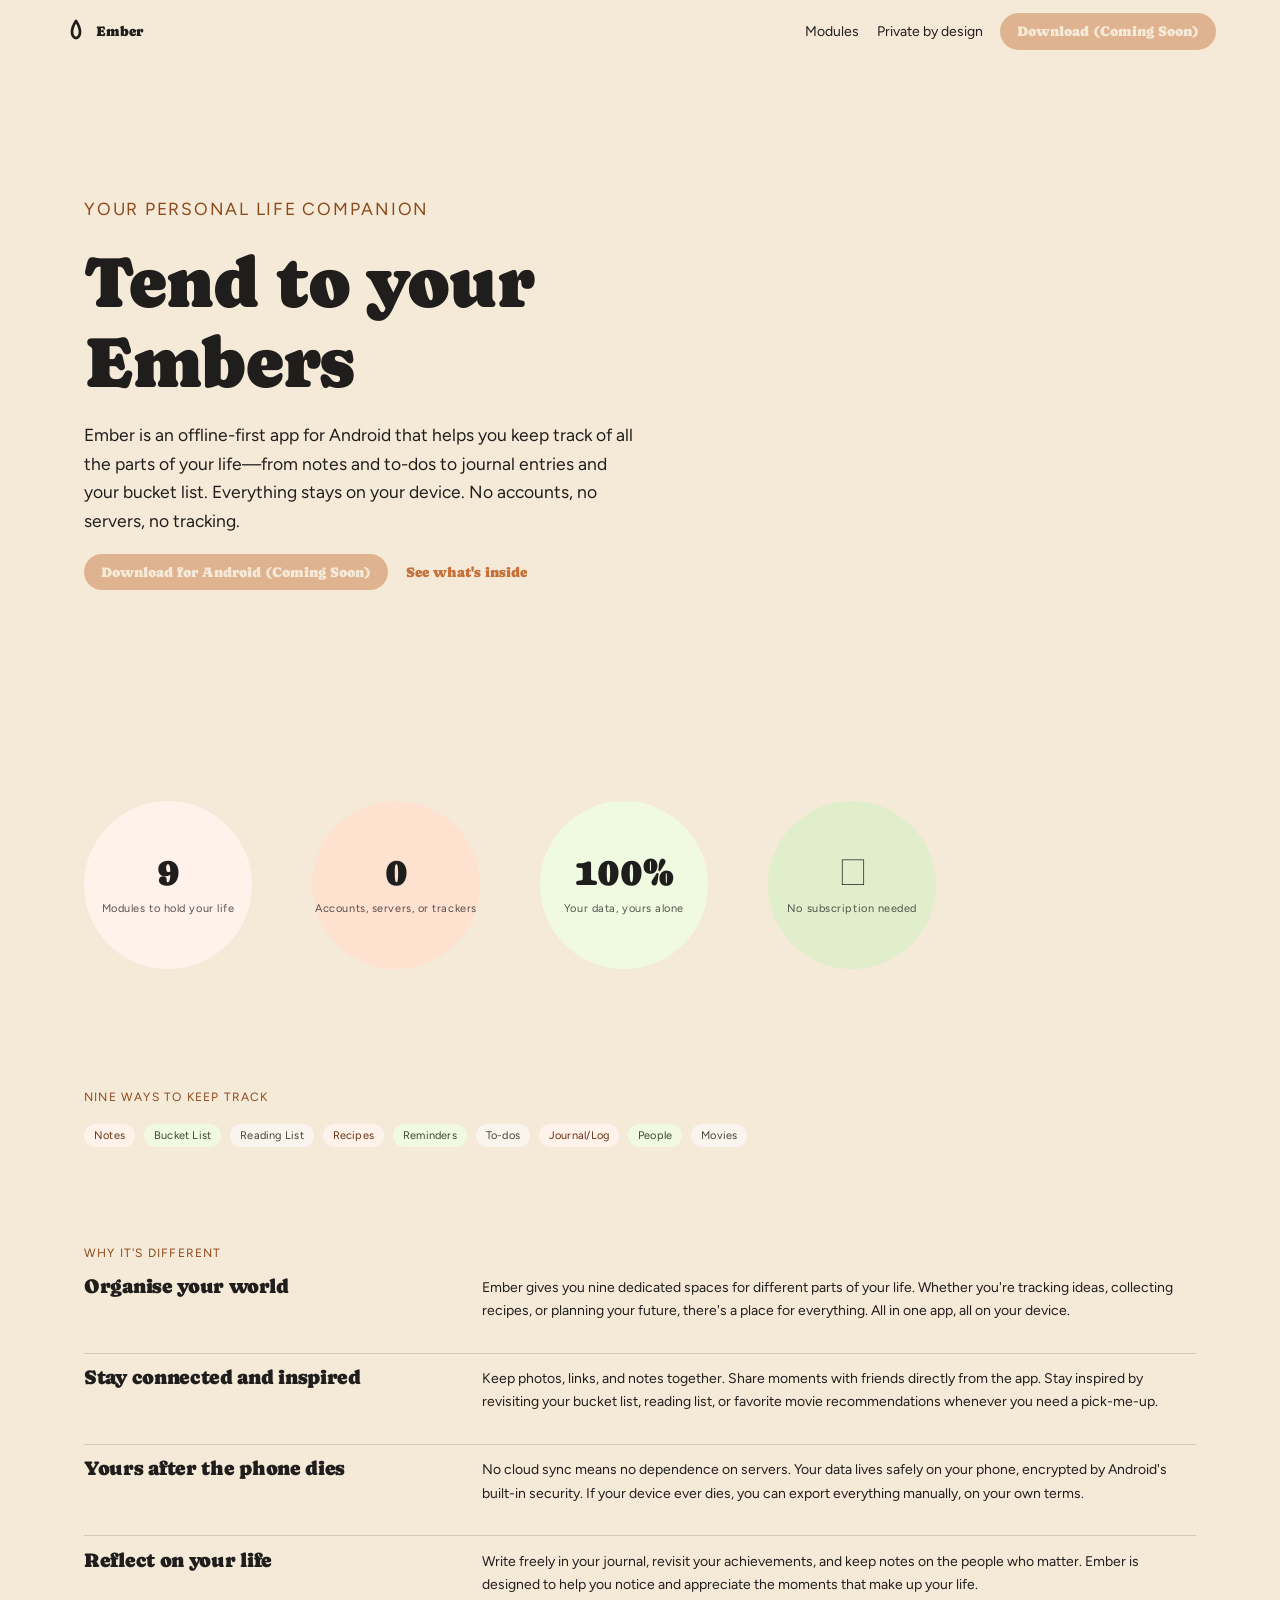
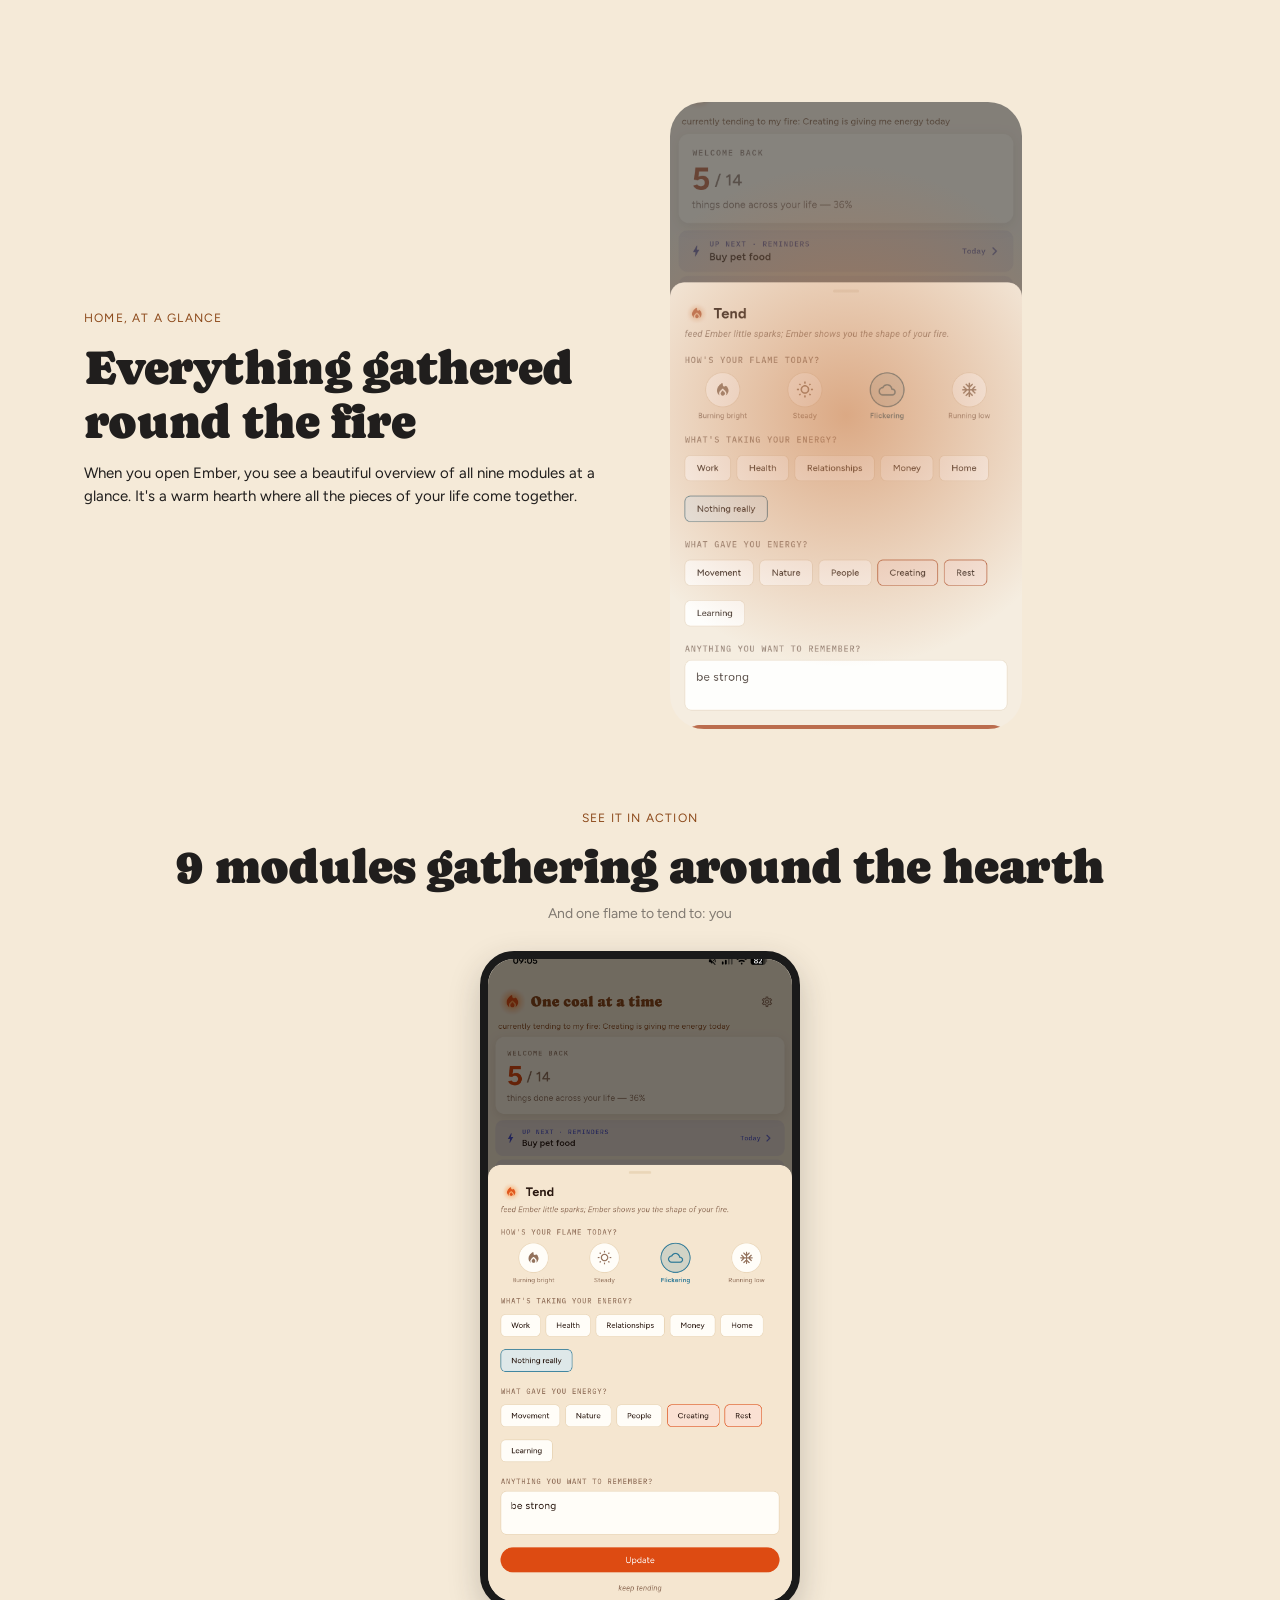
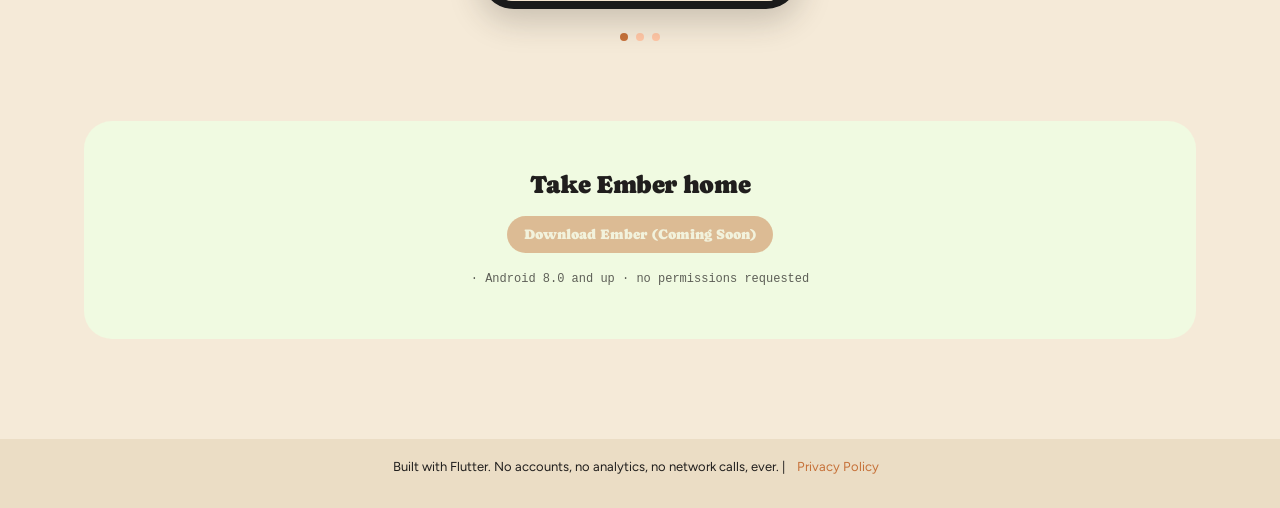
==== commit 8db64114: "Reduce vertical spacing throughout page for tighter layout" ====
--- a/index.html
+++ b/index.html
@@ -46,7 +46,7 @@
       justify-content: flex-start;
       gap: clamp(20px, 5vw, 60px);
       flex-wrap: wrap;
-      margin: clamp(60px, 12vw, 100px) 0;
+      margin: clamp(20px, 3vw, 40px) 0;
     }
 
     .modules-row {
@@ -58,15 +58,15 @@
 
     .features-grid {
       display: grid;
-      gap: var(--space-6);
-      margin: var(--space-6) 0;
+      gap: var(--space-4);
+      margin: var(--space-3) 0;
     }
 
     .feature-row {
       display: grid;
       grid-template-columns: 380px 1fr;
-      gap: var(--space-6);
-      padding-top: var(--space-4);
+      gap: var(--space-4);
+      padding-top: var(--space-3);
       border-top: 1px solid var(--color-divider);
     }
 
@@ -89,7 +89,7 @@
     .two-column {
       display: grid;
       grid-template-columns: 1fr 1fr;
-      gap: clamp(40px, 8vw, 80px);
+      gap: clamp(30px, 5vw, 60px);
       align-items: center;
     }
 
--- a/css/styles.css
+++ b/css/styles.css
@@ -158,12 +158,12 @@
 
 /* — sections — */
 .section {
-  padding: clamp(40px, 8vw, 80px) 0;
+  padding: clamp(20px, 4vw, 40px) 0;
 }
 
 .section-hero {
   position: relative;
-  padding: clamp(60px, 12vw, 100px) 0;
+  padding: clamp(30px, 6vw, 60px) 0;
 }
 
 .eyebrow {
@@ -324,7 +324,7 @@
 .download-band {
   background: var(--color-accent-2-100);
   border-radius: var(--radius-lg);
-  padding: clamp(40px, 8vw, 60px);
+  padding: clamp(30px, 5vw, 50px);
   text-align: center;
 }
 
@@ -347,10 +347,10 @@
 /* — footer — */
 footer {
   background: var(--color-surface);
-  padding: var(--space-6) clamp(20px, 5vw, 64px);
+  padding: var(--space-4) clamp(20px, 5vw, 64px);
   text-align: center;
   font-size: 13px;
-  margin-top: clamp(60px, 12vw, 100px);
+  margin-top: clamp(30px, 6vw, 60px);
 }
 
 footer a {
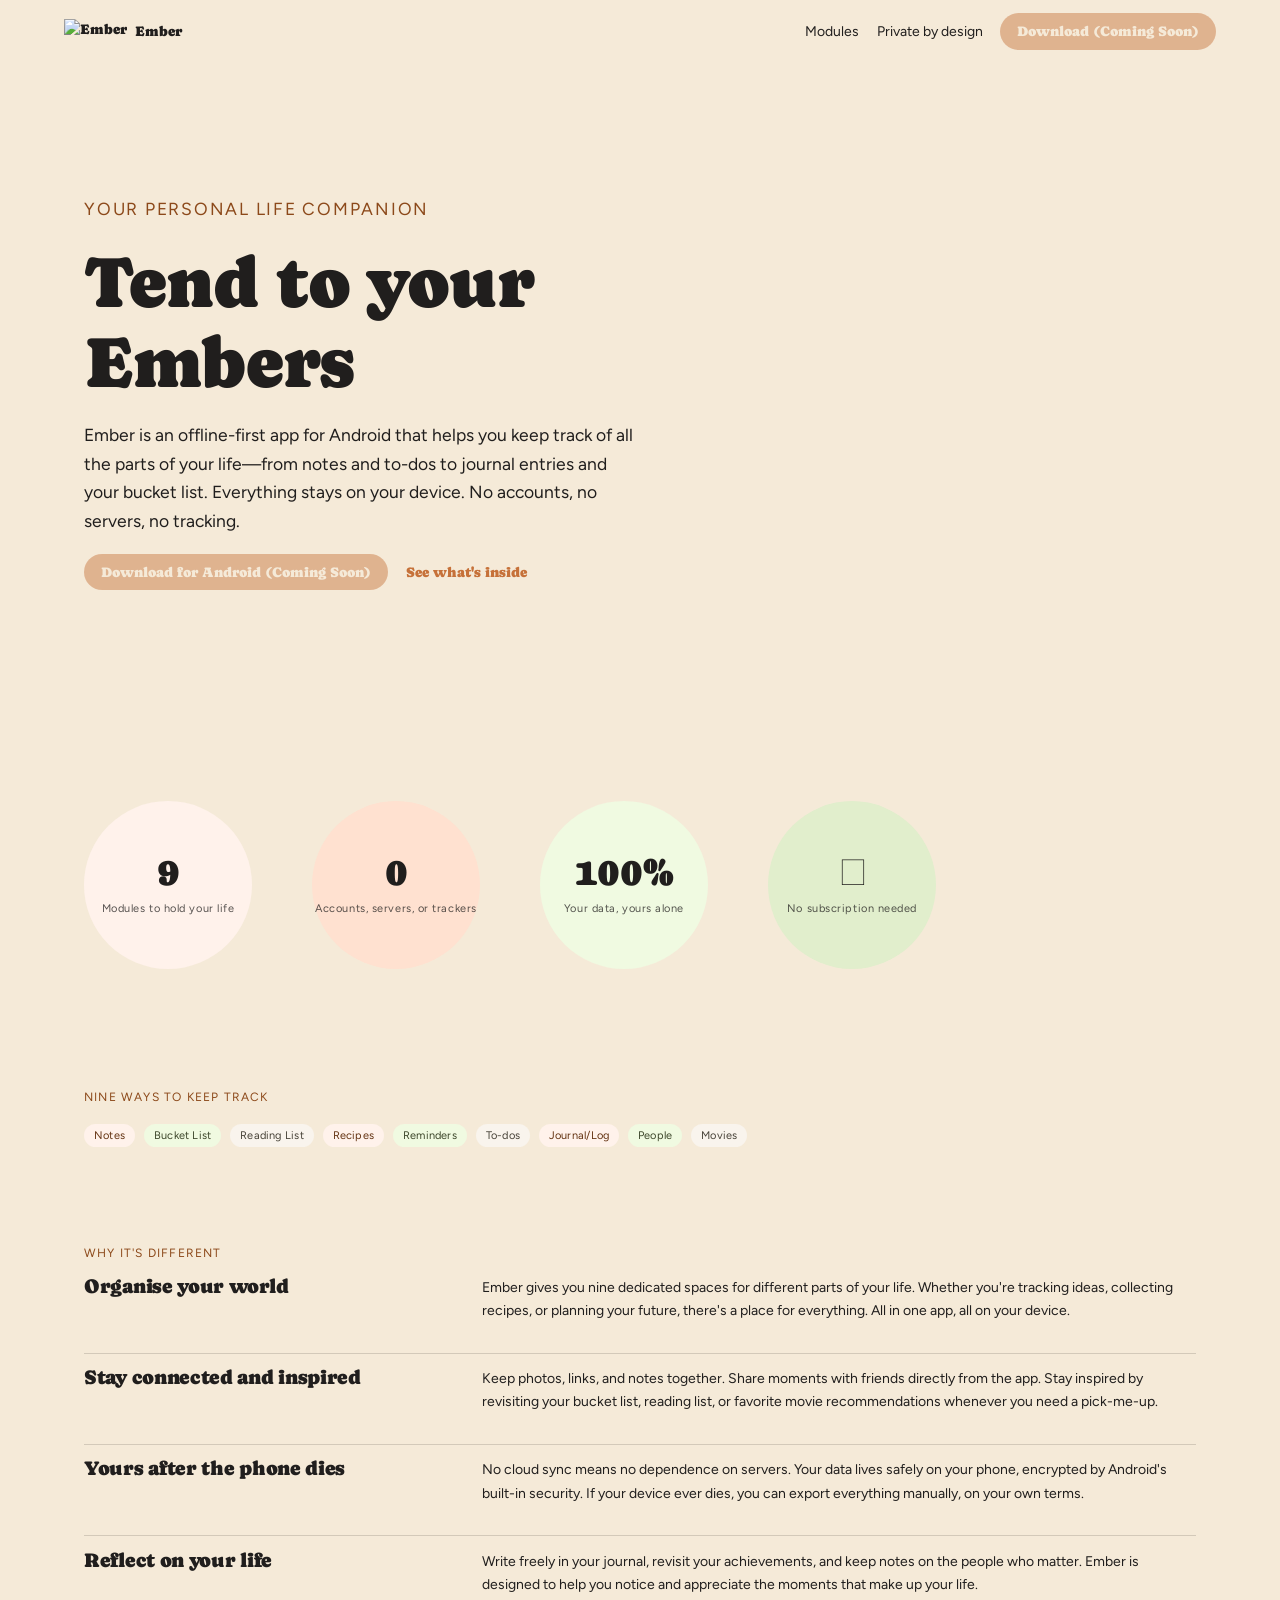
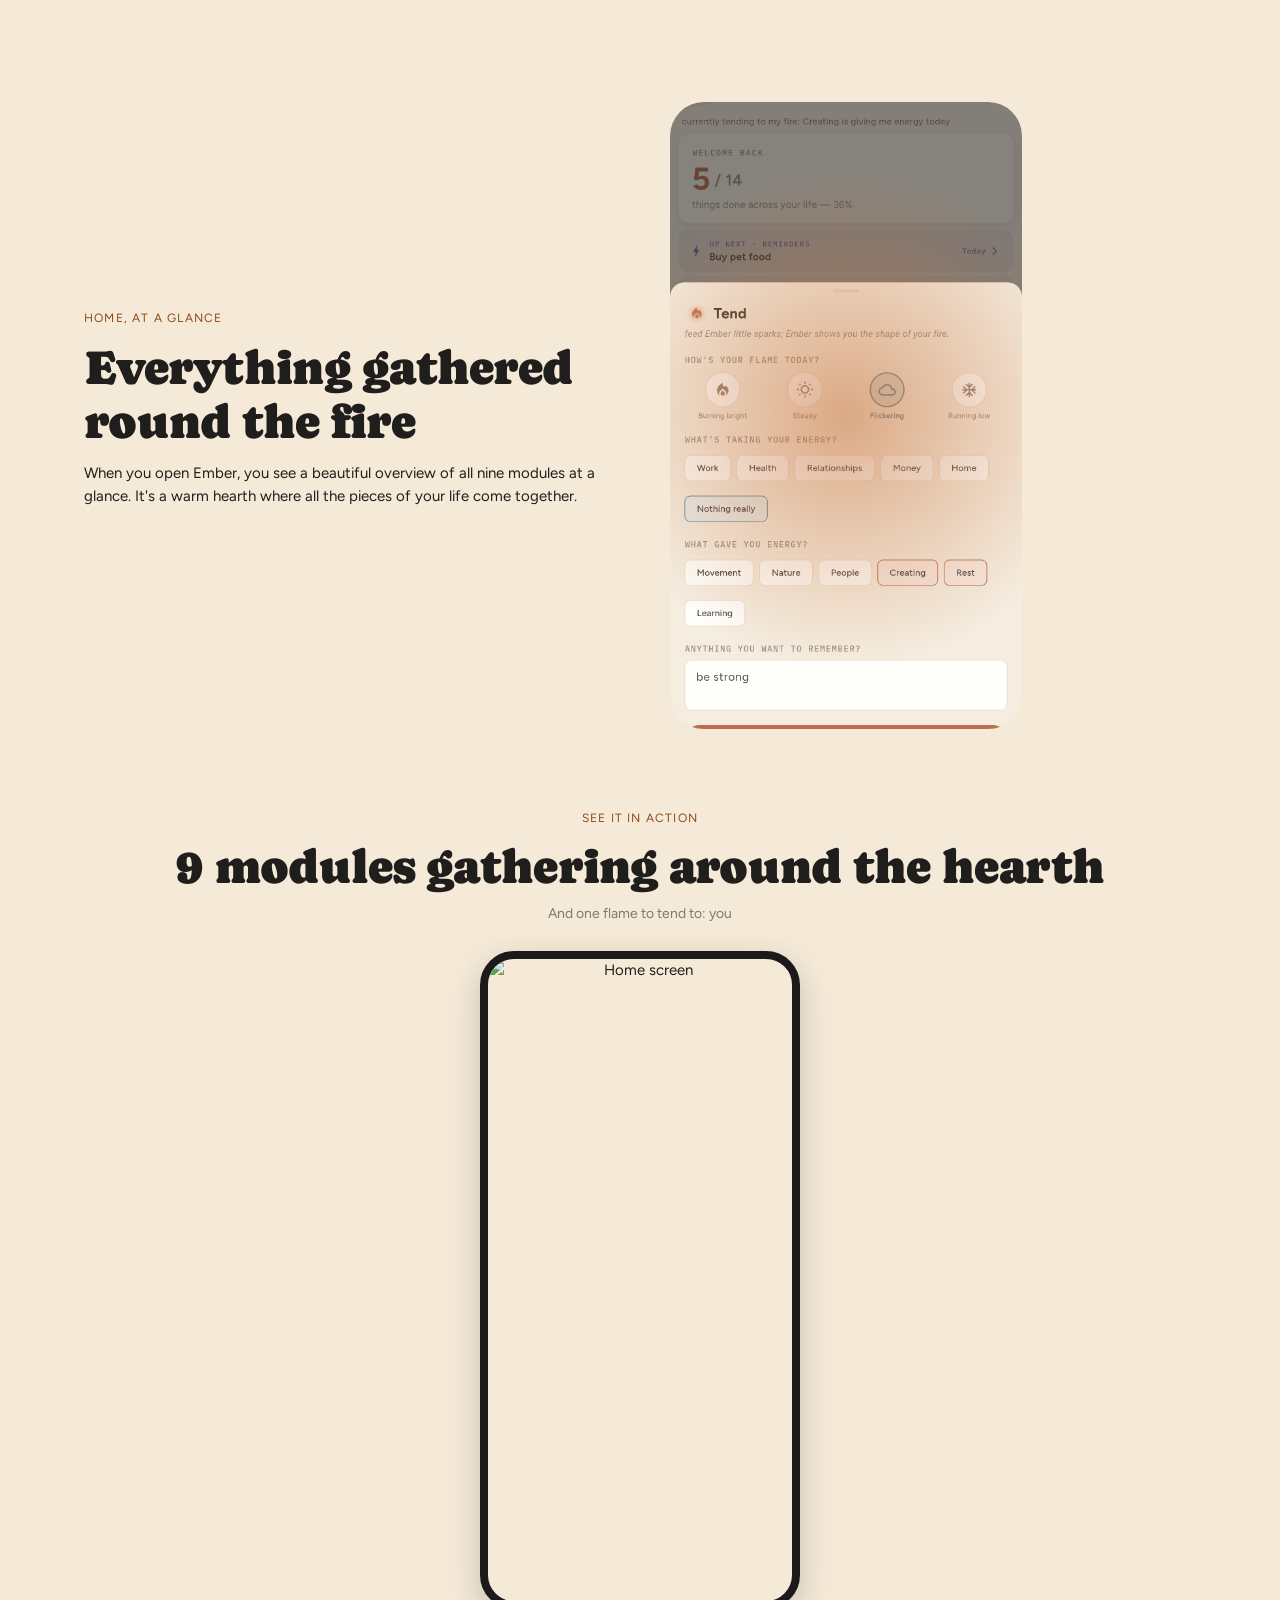
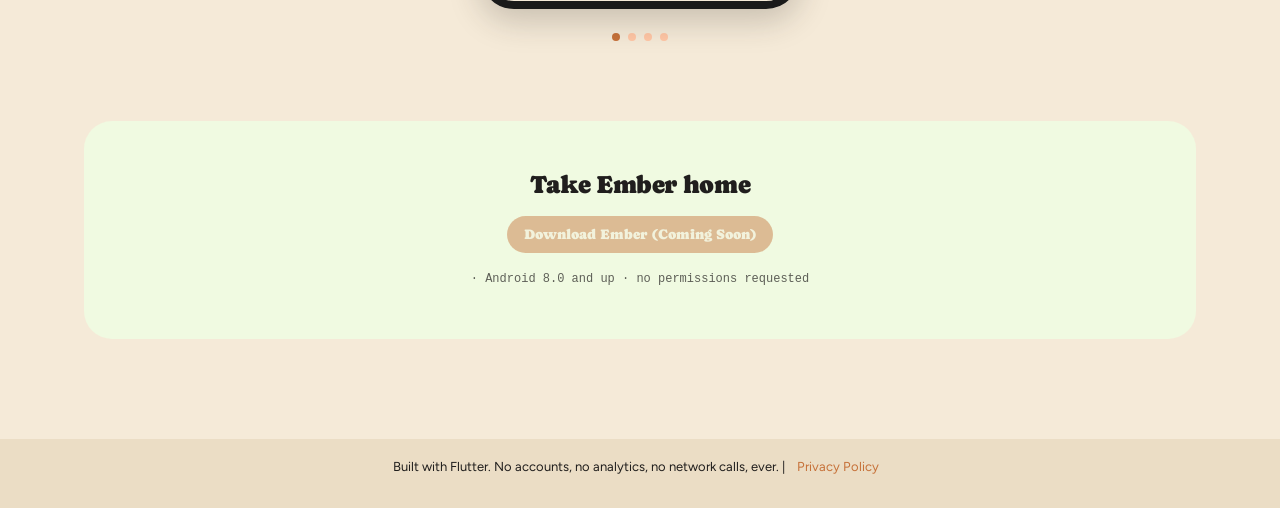
==== commit ffd45024: "Add 4th carousel slide and replace SVG logo with Ember Landing-selection image" ====
--- a/index.html
+++ b/index.html
@@ -133,9 +133,7 @@
   <!-- Navigation -->
   <nav class="nav">
     <a href="index.html" class="nav-brand">
-      <svg width="24" height="24" viewBox="0 0 24 24" fill="none" stroke="currentColor" stroke-width="2.75" stroke-linecap="round" stroke-linejoin="round">
-        <path d="M12 2C12 2 8 8 8 13C8 16.3 9.79 19 12 19C14.21 19 16 16.3 16 13C16 8 12 2 12 2Z"/>
-      </svg>
+      <img src="assets/images/Ember Landing-selection.png" alt="Ember" style="height: 24px; width: auto;">
       Ember
     </a>
     <a href="#modules">Modules</a>
@@ -266,7 +264,10 @@
         <div class="carousel-container">
           <div class="phone-frame">
             <div class="carousel-slide active">
-              <img src="assets/images/Screenshot_20260718-090525.png" alt="Home screen">
+              <img src="assets/images/Screenshot_20260718-091259.png" alt="Home screen">
+            </div>
+            <div class="carousel-slide">
+              <img src="assets/images/Screenshot_20260718-090525.png" alt="Modules overview">
             </div>
             <div class="carousel-slide">
               <img src="assets/images/Screenshot_20260718-091100.png" alt="People module">
@@ -281,6 +282,7 @@
           <div class="dot active" onclick="showSlide(0)"></div>
           <div class="dot" onclick="showSlide(1)"></div>
           <div class="dot" onclick="showSlide(2)"></div>
+          <div class="dot" onclick="showSlide(3)"></div>
         </div>
       </div>
     </section>
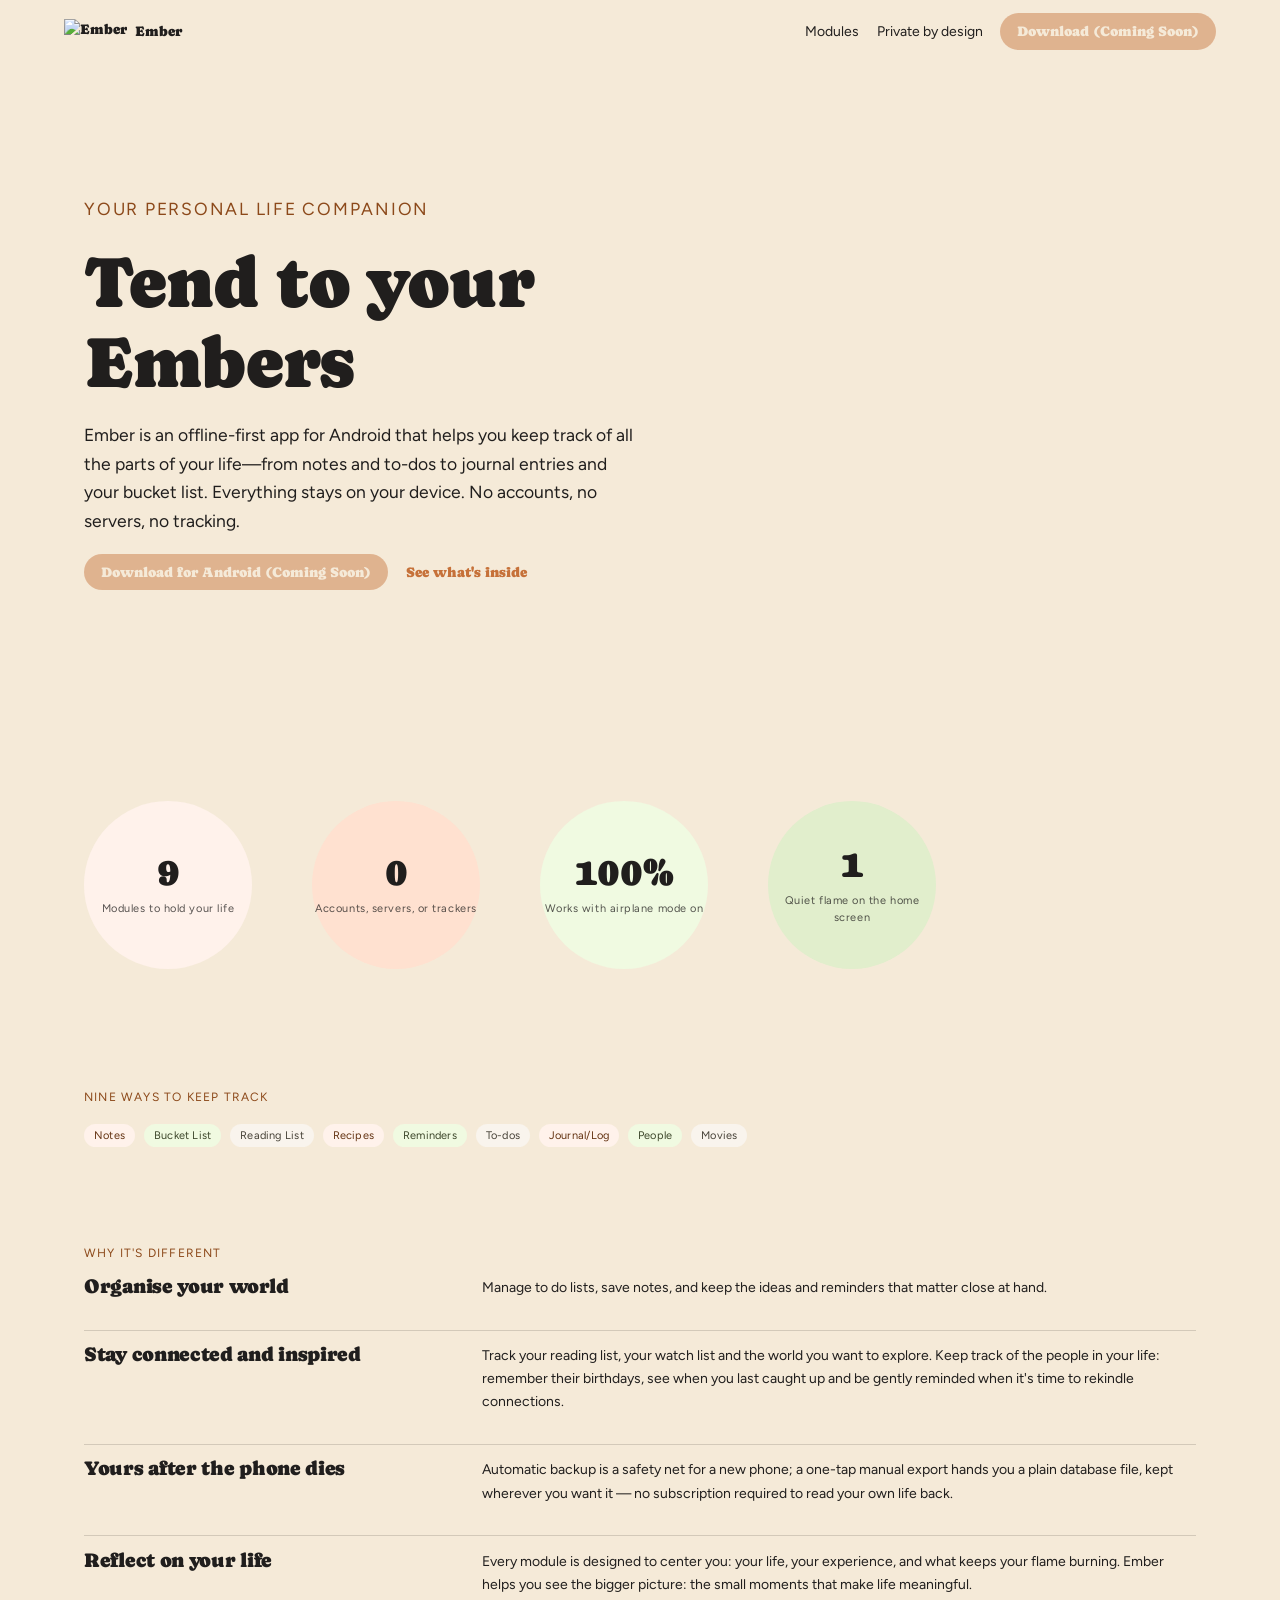
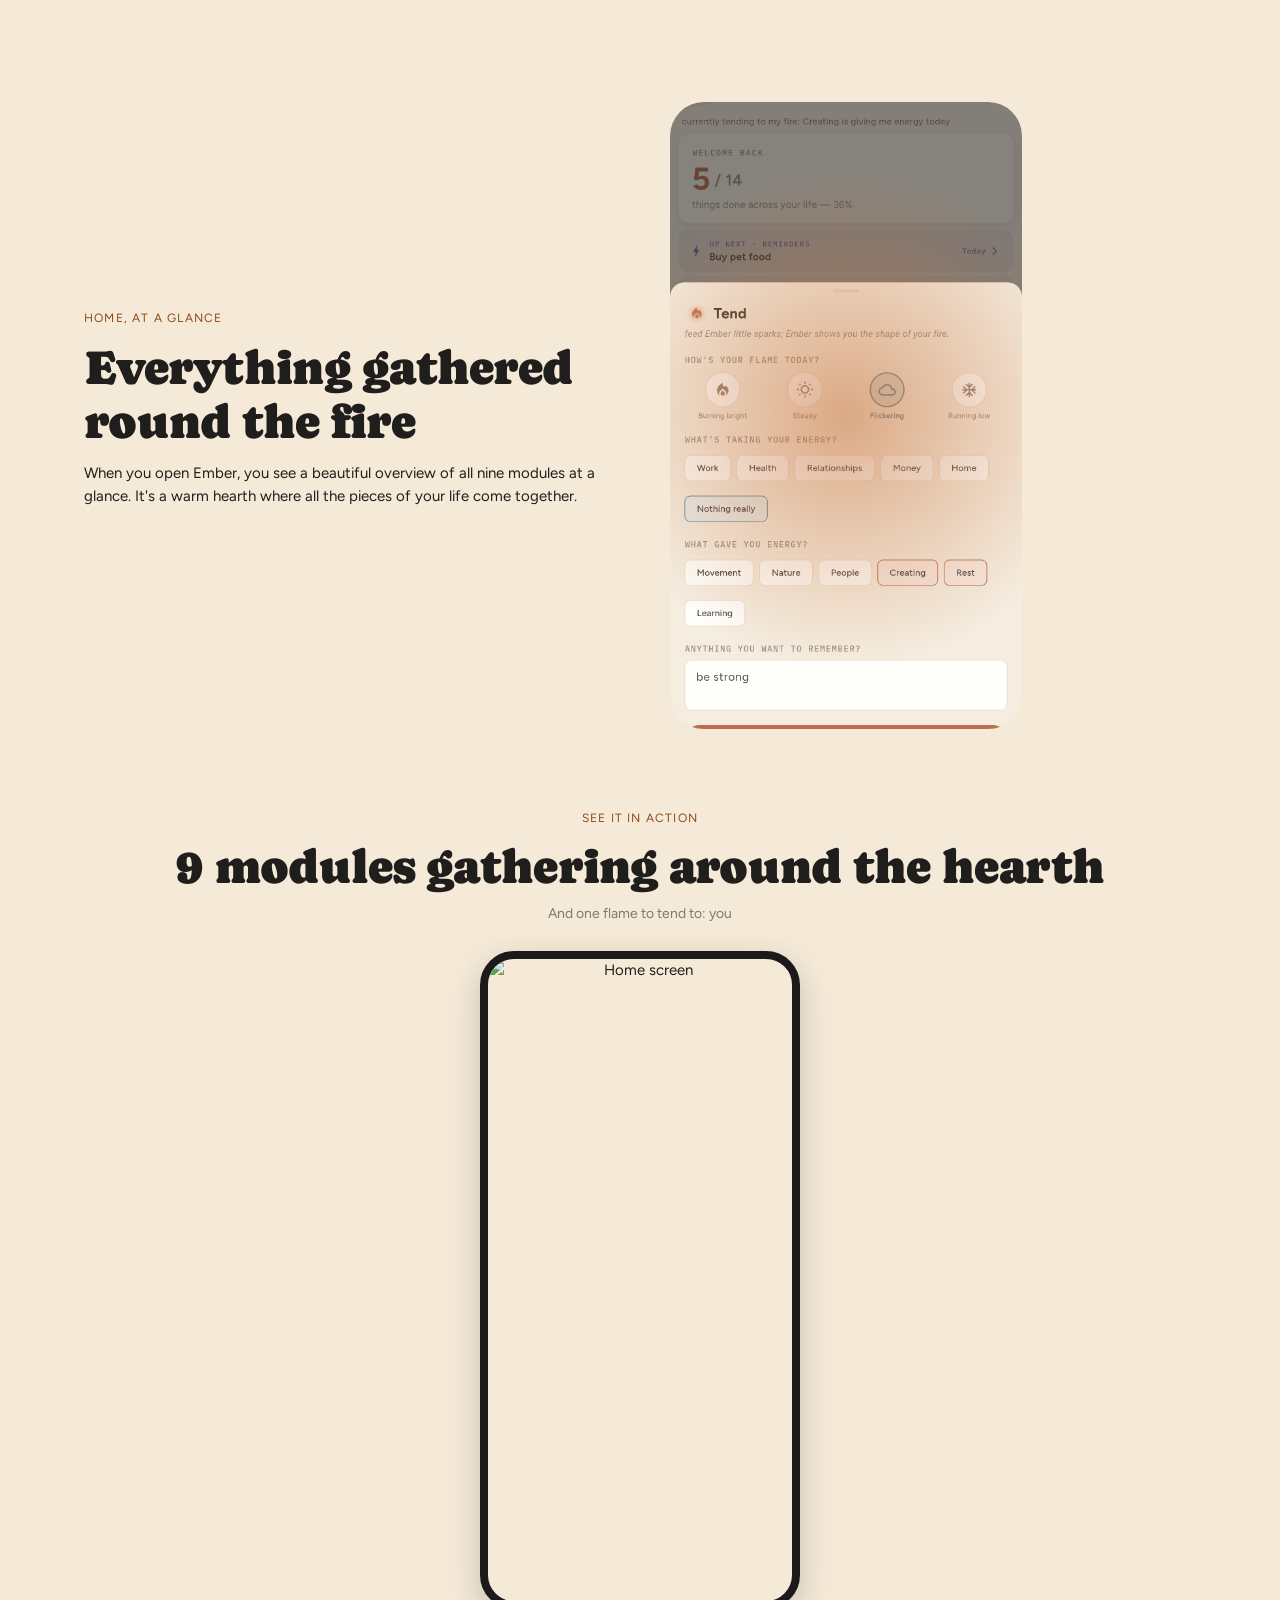
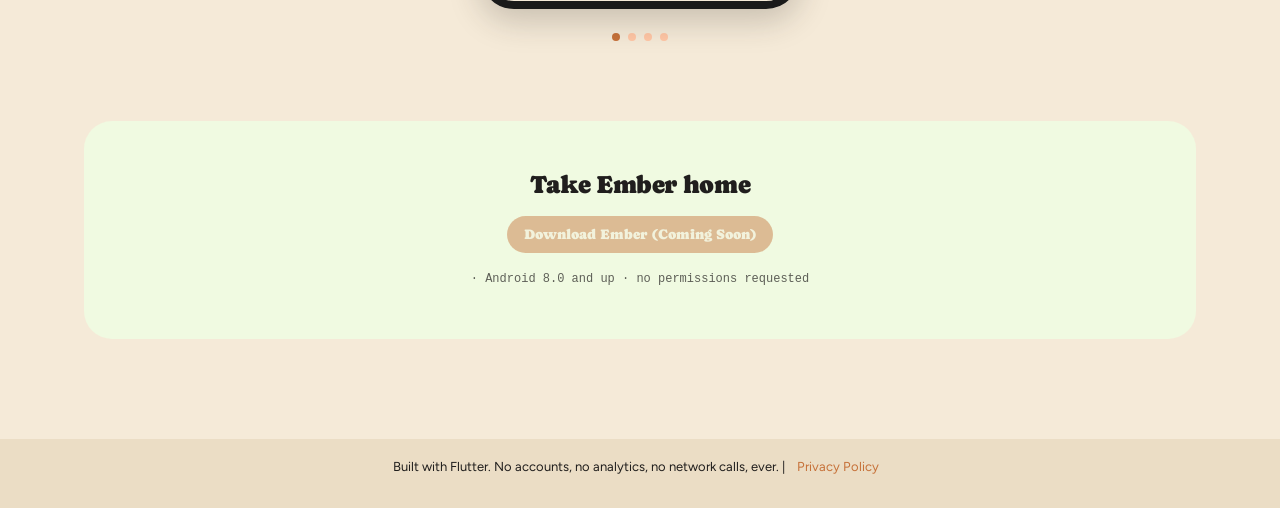
==== commit 0810bc40: "Update feature copy and stats to match original design" ====
--- a/index.html
+++ b/index.html
@@ -133,7 +133,7 @@
   <!-- Navigation -->
   <nav class="nav">
     <a href="index.html" class="nav-brand">
-      <img src="assets/images/Ember Landing-selection.png" alt="Ember" style="height: 24px; width: auto;">
+      <img src="Ember Landing-selection.png" alt="Ember" style="height: 24px; width: auto;">
       Ember
     </a>
     <a href="#modules">Modules</a>
@@ -174,11 +174,11 @@
           </div>
           <div class="stat-coin stat-3">
             <div class="stat-number">100%</div>
-            <div class="stat-label">Your data, yours alone</div>
+            <div class="stat-label">Works with airplane mode on</div>
           </div>
           <div class="stat-coin stat-4">
-            <div class="stat-number">∞</div>
-            <div class="stat-label">No subscription needed</div>
+            <div class="stat-number">1</div>
+            <div class="stat-label">Quiet flame on the home screen</div>
           </div>
         </div>
       </div>
@@ -211,25 +211,25 @@
             <div>
               <h3 class="feature-title">Organise your world</h3>
             </div>
-            <p class="feature-body">Ember gives you nine dedicated spaces for different parts of your life. Whether you're tracking ideas, collecting recipes, or planning your future, there's a place for everything. All in one app, all on your device.</p>
+            <p class="feature-body">Manage to do lists, save notes, and keep the ideas and reminders that matter close at hand.</p>
           </div>
           <div class="feature-row">
             <div>
               <h3 class="feature-title">Stay connected and inspired</h3>
             </div>
-            <p class="feature-body">Keep photos, links, and notes together. Share moments with friends directly from the app. Stay inspired by revisiting your bucket list, reading list, or favorite movie recommendations whenever you need a pick-me-up.</p>
+            <p class="feature-body">Track your reading list, your watch list and the world you want to explore. Keep track of the people in your life: remember their birthdays, see when you last caught up and be gently reminded when it's time to rekindle connections.</p>
           </div>
           <div class="feature-row">
             <div>
               <h3 class="feature-title">Yours after the phone dies</h3>
             </div>
-            <p class="feature-body">No cloud sync means no dependence on servers. Your data lives safely on your phone, encrypted by Android's built-in security. If your device ever dies, you can export everything manually, on your own terms.</p>
+            <p class="feature-body">Automatic backup is a safety net for a new phone; a one-tap manual export hands you a plain database file, kept wherever you want it — no subscription required to read your own life back.</p>
           </div>
           <div class="feature-row">
             <div>
               <h3 class="feature-title">Reflect on your life</h3>
             </div>
-            <p class="feature-body">Write freely in your journal, revisit your achievements, and keep notes on the people who matter. Ember is designed to help you notice and appreciate the moments that make up your life.</p>
+            <p class="feature-body">Every module is designed to center you: your life, your experience, and what keeps your flame burning. Ember helps you see the bigger picture: the small moments that make life meaningful.</p>
           </div>
         </div>
       </div>
@@ -264,7 +264,7 @@
         <div class="carousel-container">
           <div class="phone-frame">
             <div class="carousel-slide active">
-              <img src="assets/images/Screenshot_20260718-091259.png" alt="Home screen">
+              <img src="Screenshot_20260718-091259.png" alt="Home screen">
             </div>
             <div class="carousel-slide">
               <img src="assets/images/Screenshot_20260718-090525.png" alt="Modules overview">
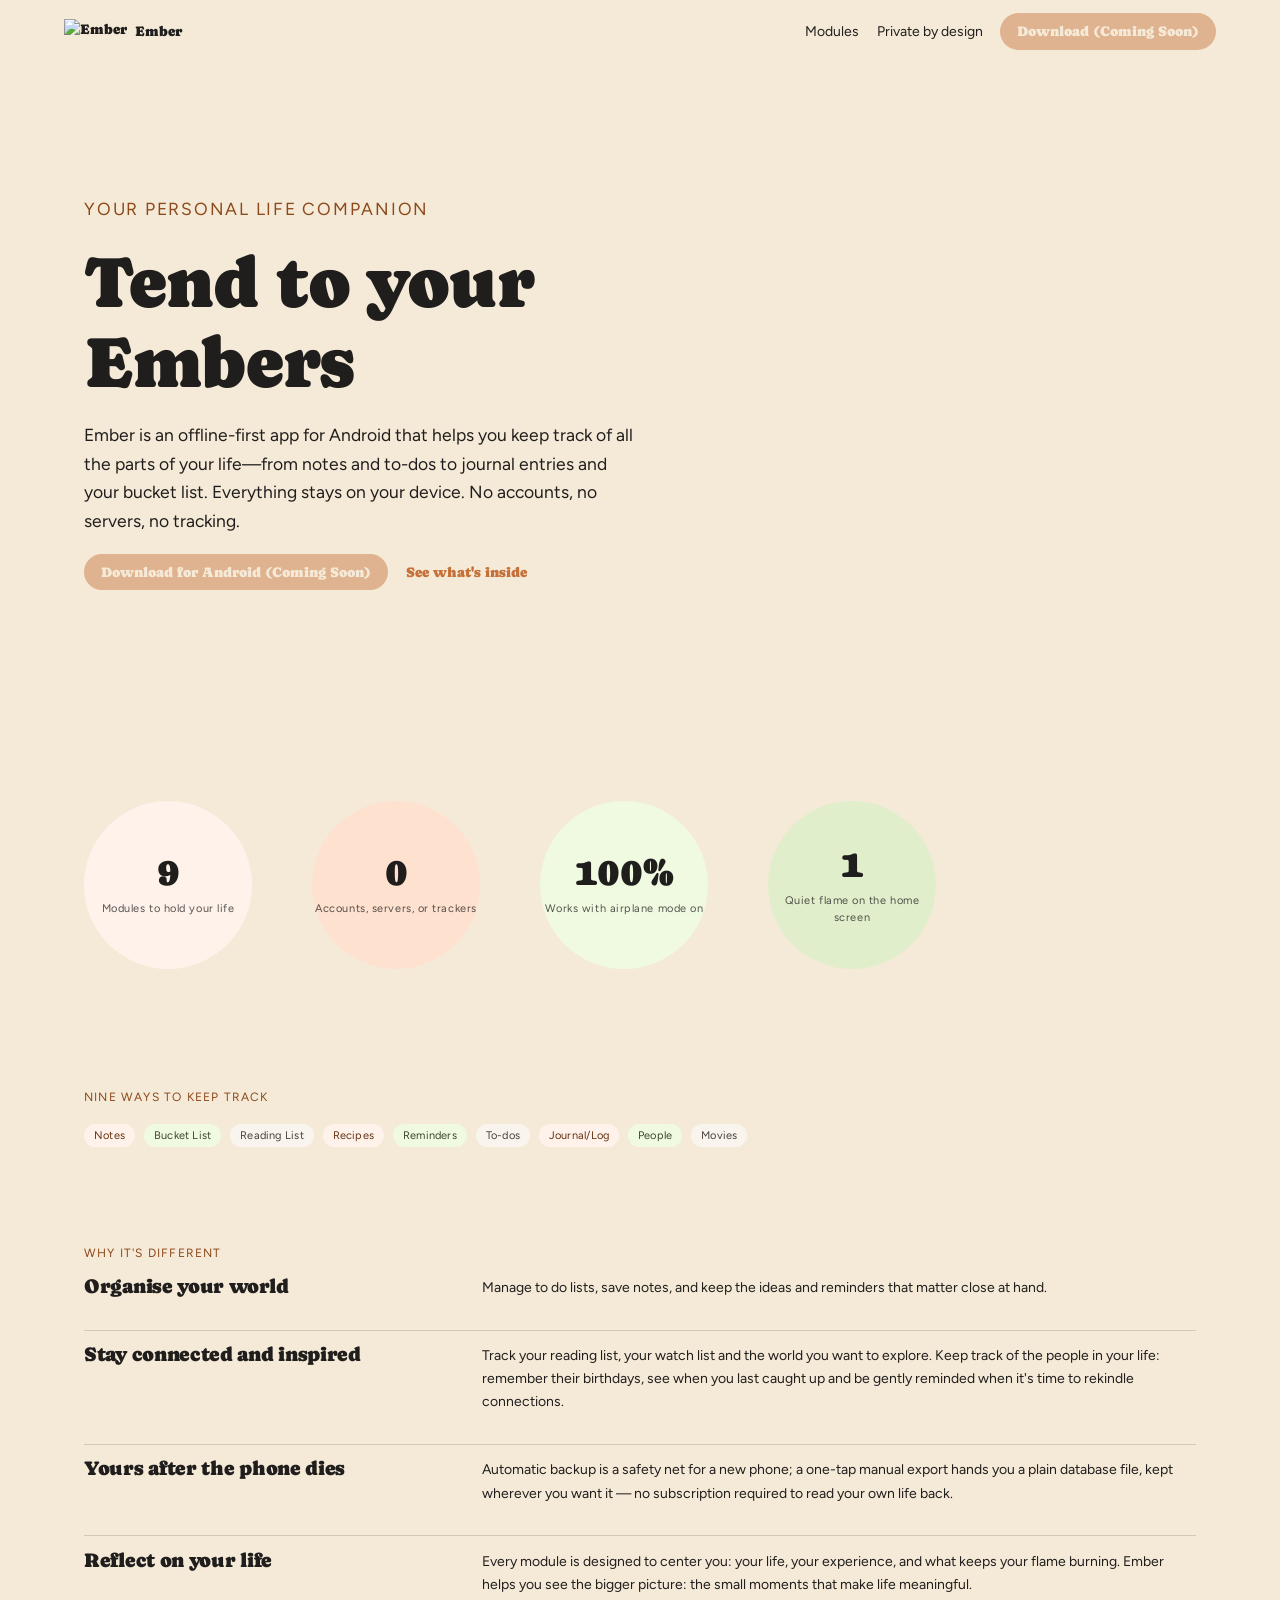
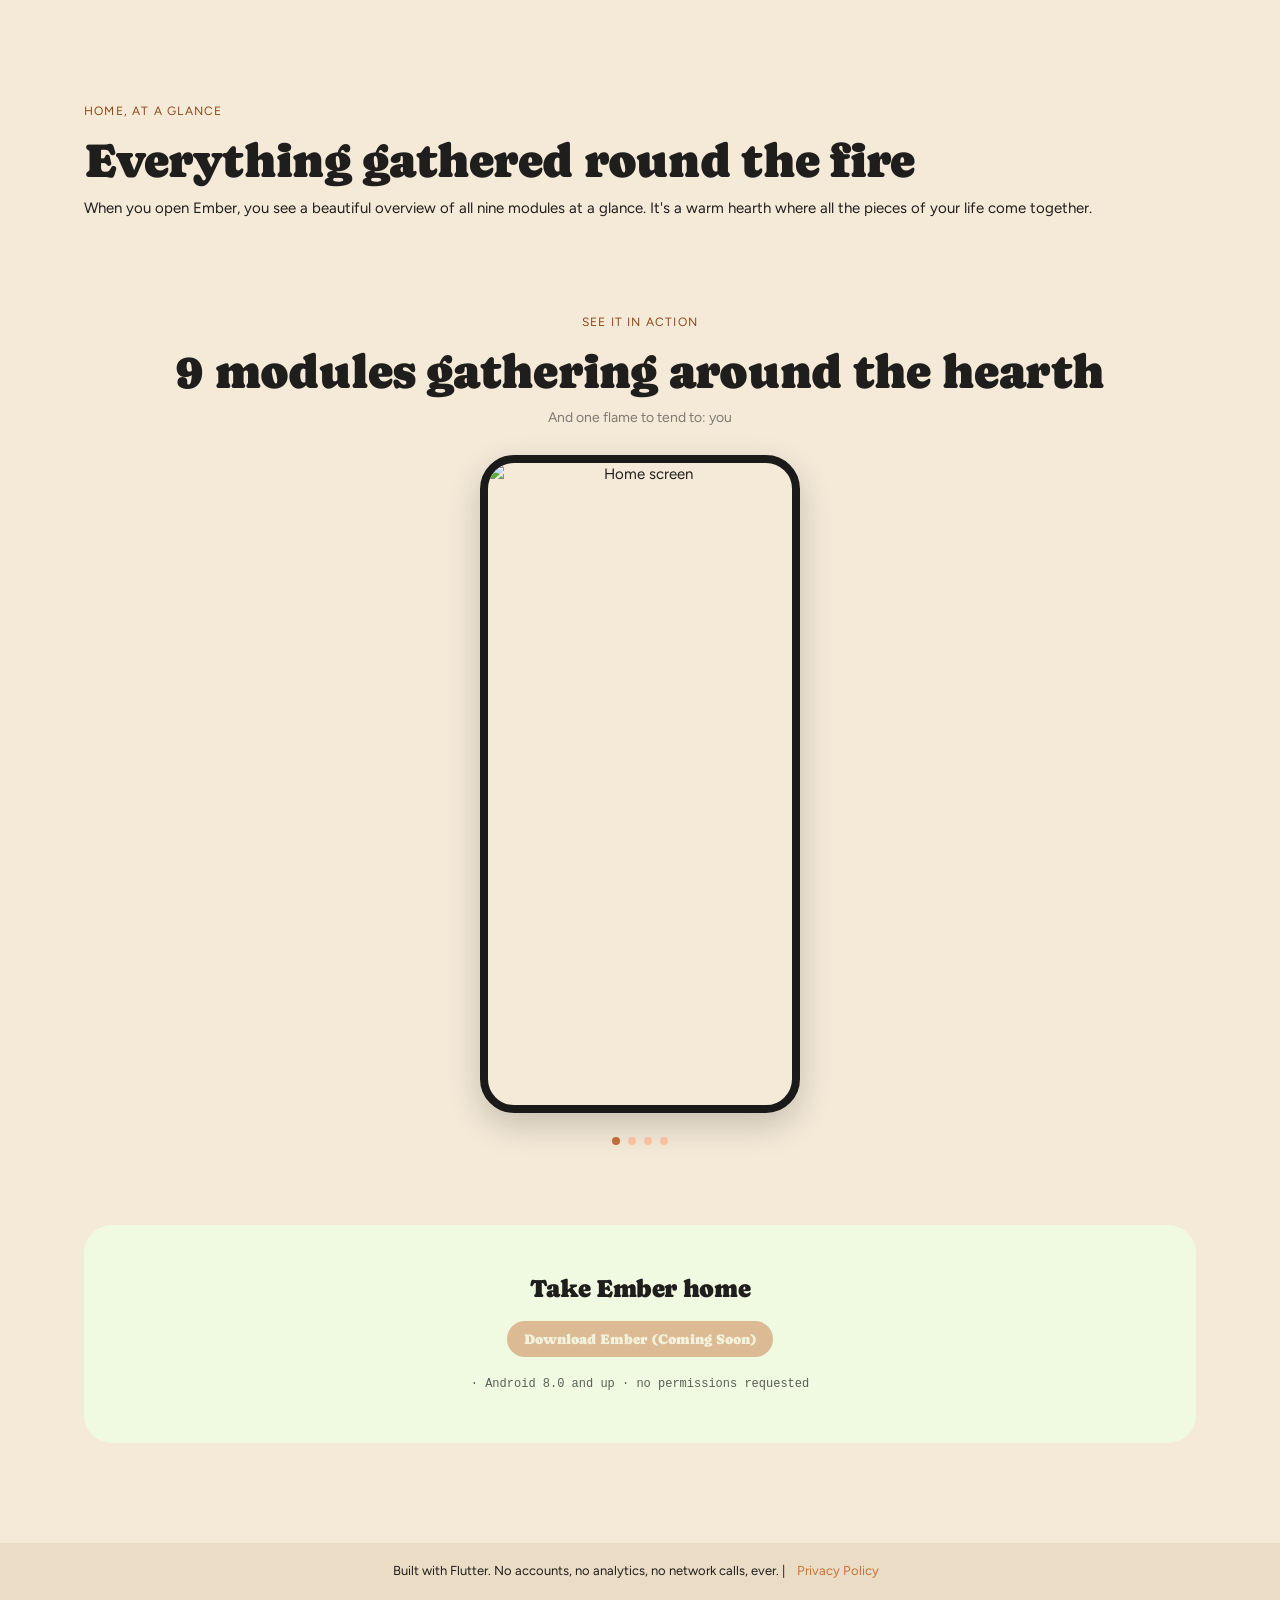
==== commit c12acdc3: "Remove image under 'Everything gathered round the fire' section" ====
--- a/index.html
+++ b/index.html
@@ -238,19 +238,9 @@
     <!-- Home at a Glance -->
     <section class="section">
       <div class="container">
-        <div class="two-column">
-          <div class="two-column-left">
-            <p class="eyebrow">Home, at a glance</p>
-            <h2>Everything gathered round the fire</h2>
-            <p>When you open Ember, you see a beautiful overview of all nine modules at a glance. It's a warm hearth where all the pieces of your life come together.</p>
-          </div>
-          <div>
-            <div class="image-frame">
-              <img src="assets/images/Screenshot_20260718-090525.png" alt="Ember home screen showing all modules" class="washed">
-              <div class="pulse-overlay"></div>
-            </div>
-          </div>
-        </div>
+        <p class="eyebrow">Home, at a glance</p>
+        <h2>Everything gathered round the fire</h2>
+        <p>When you open Ember, you see a beautiful overview of all nine modules at a glance. It's a warm hearth where all the pieces of your life come together.</p>
       </div>
     </section>
 
